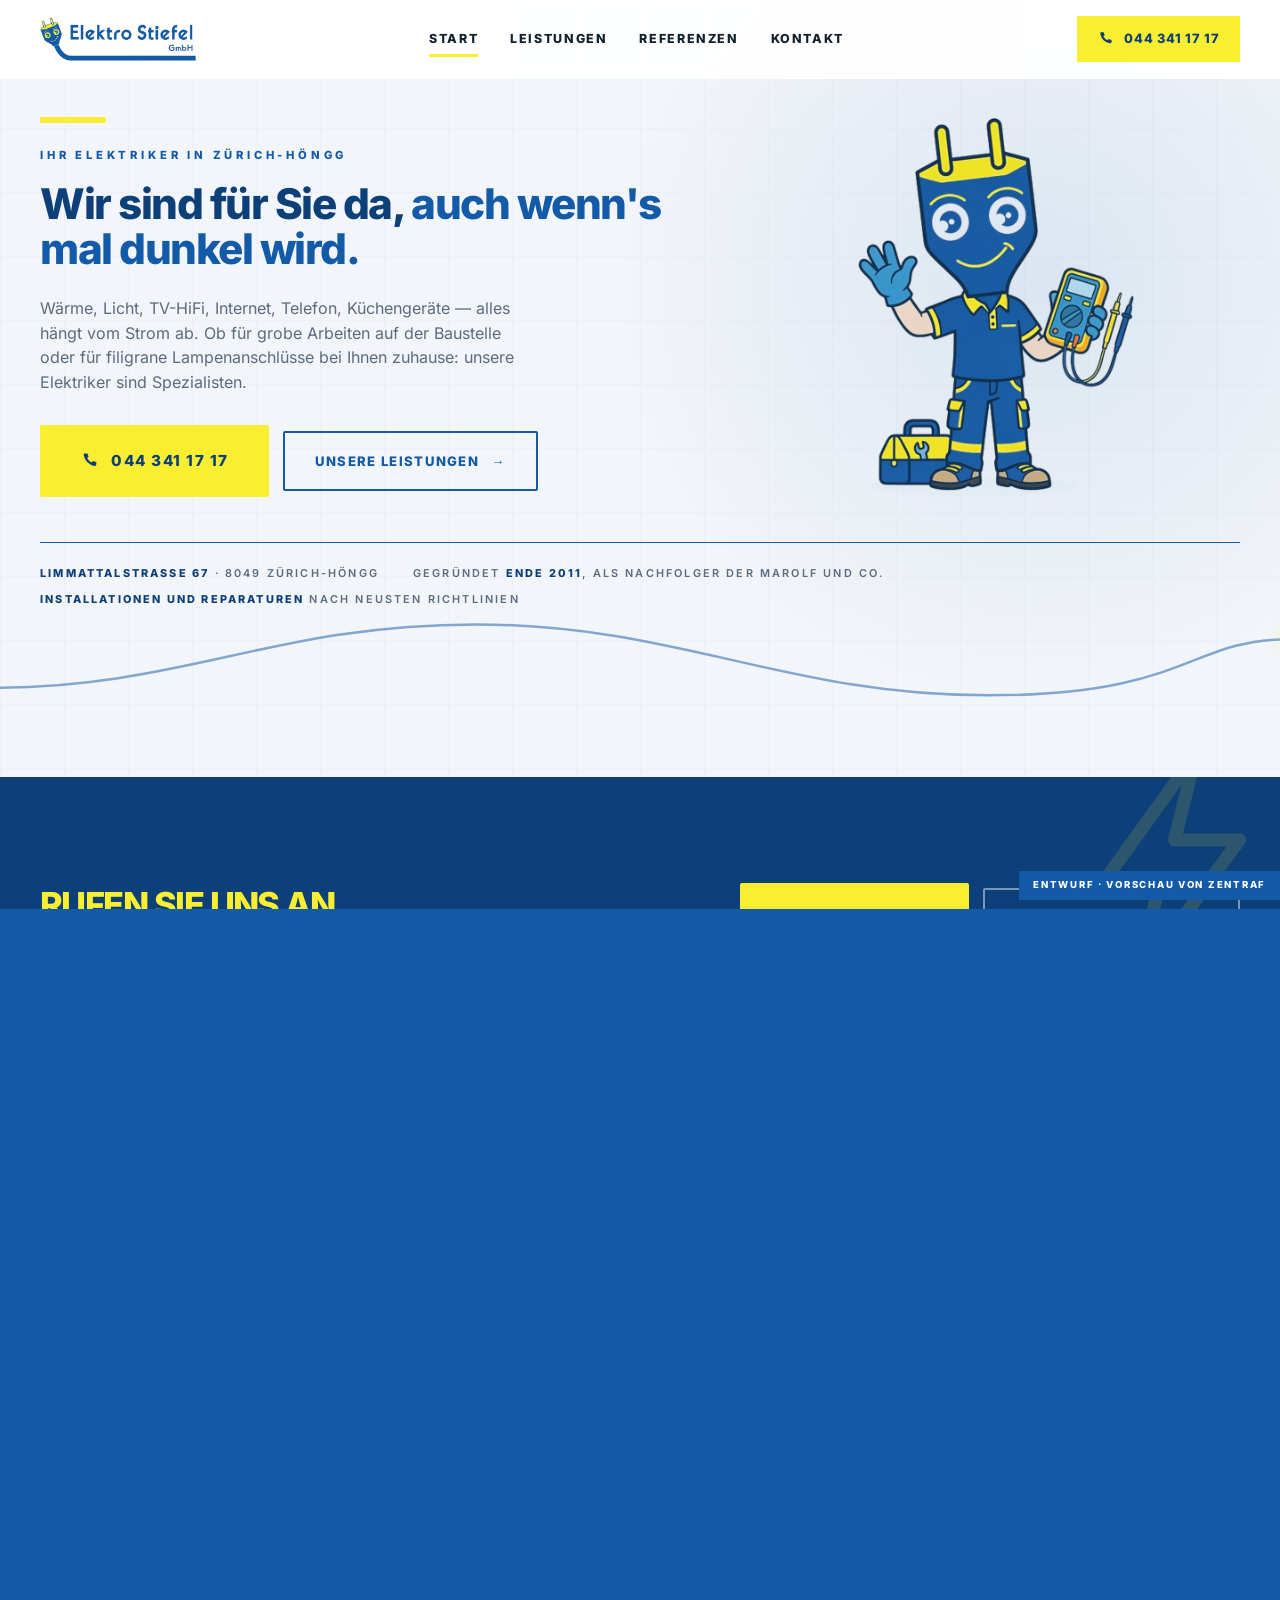
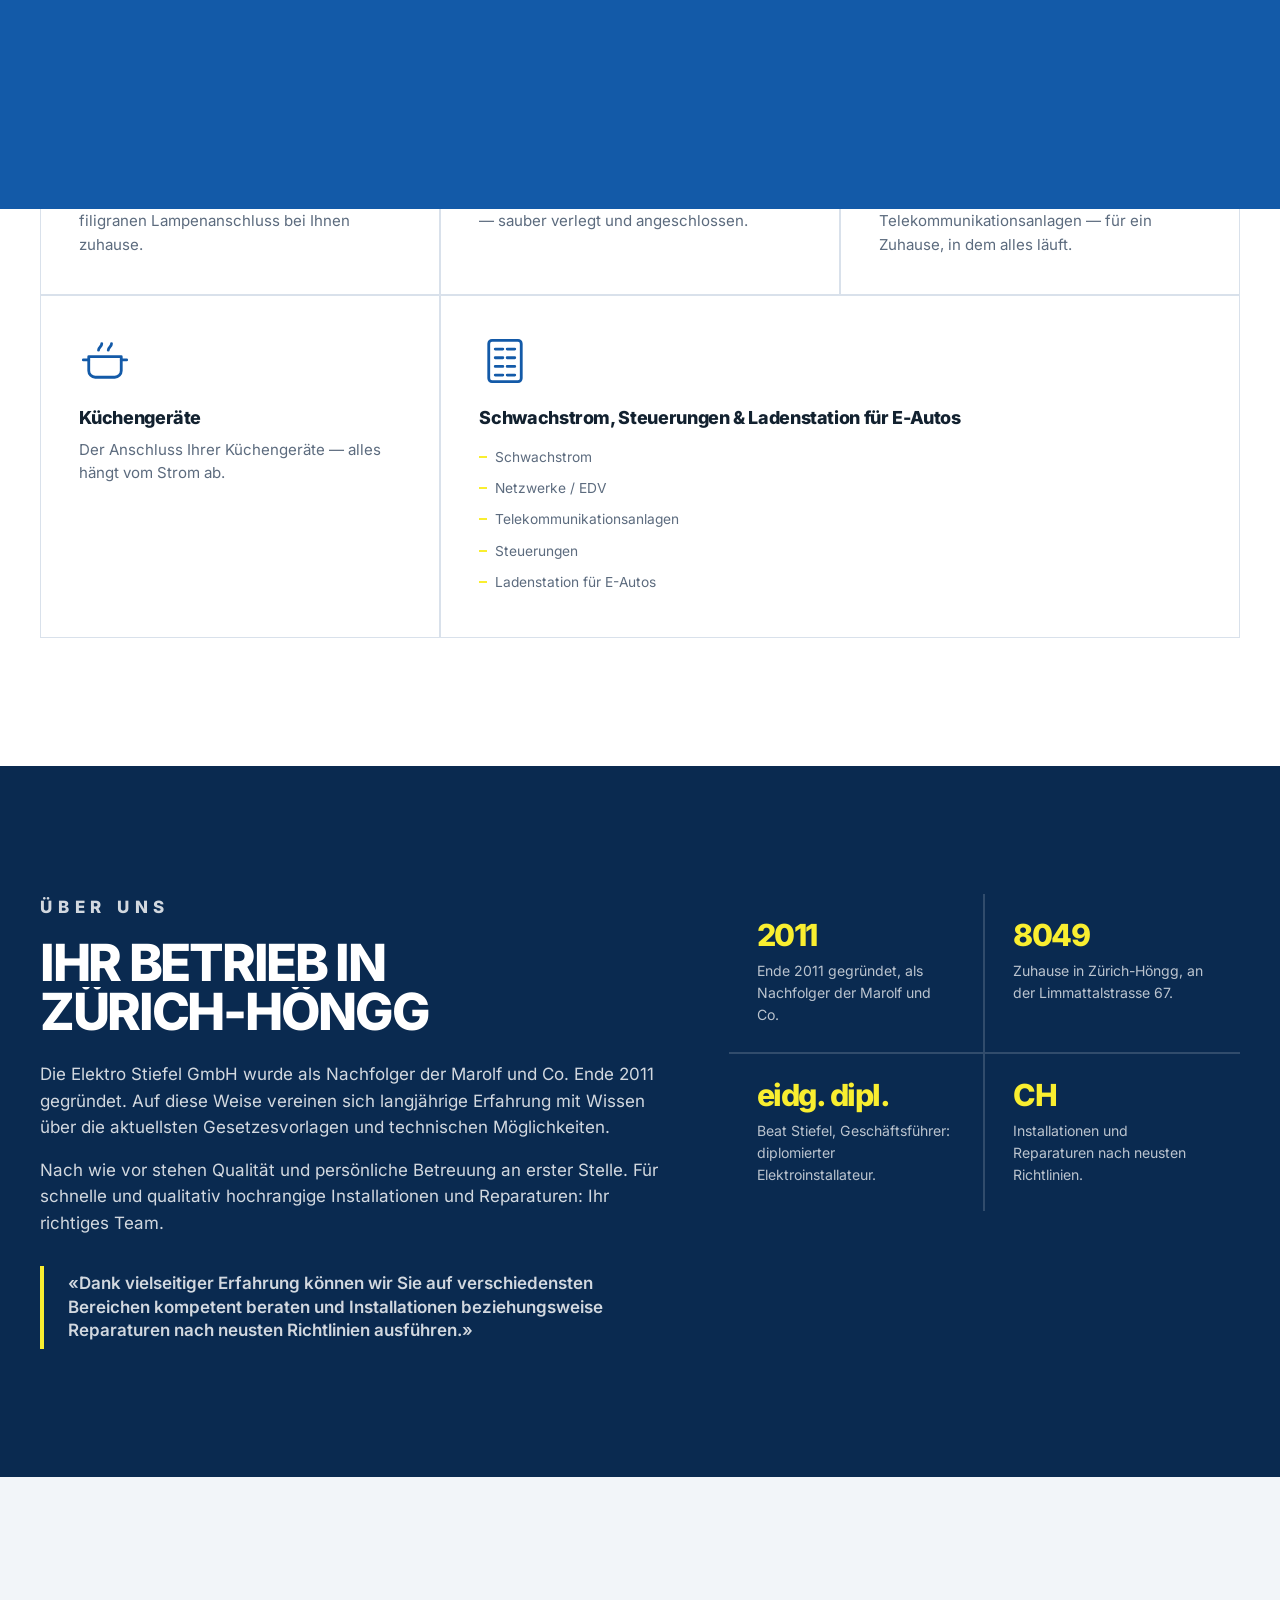
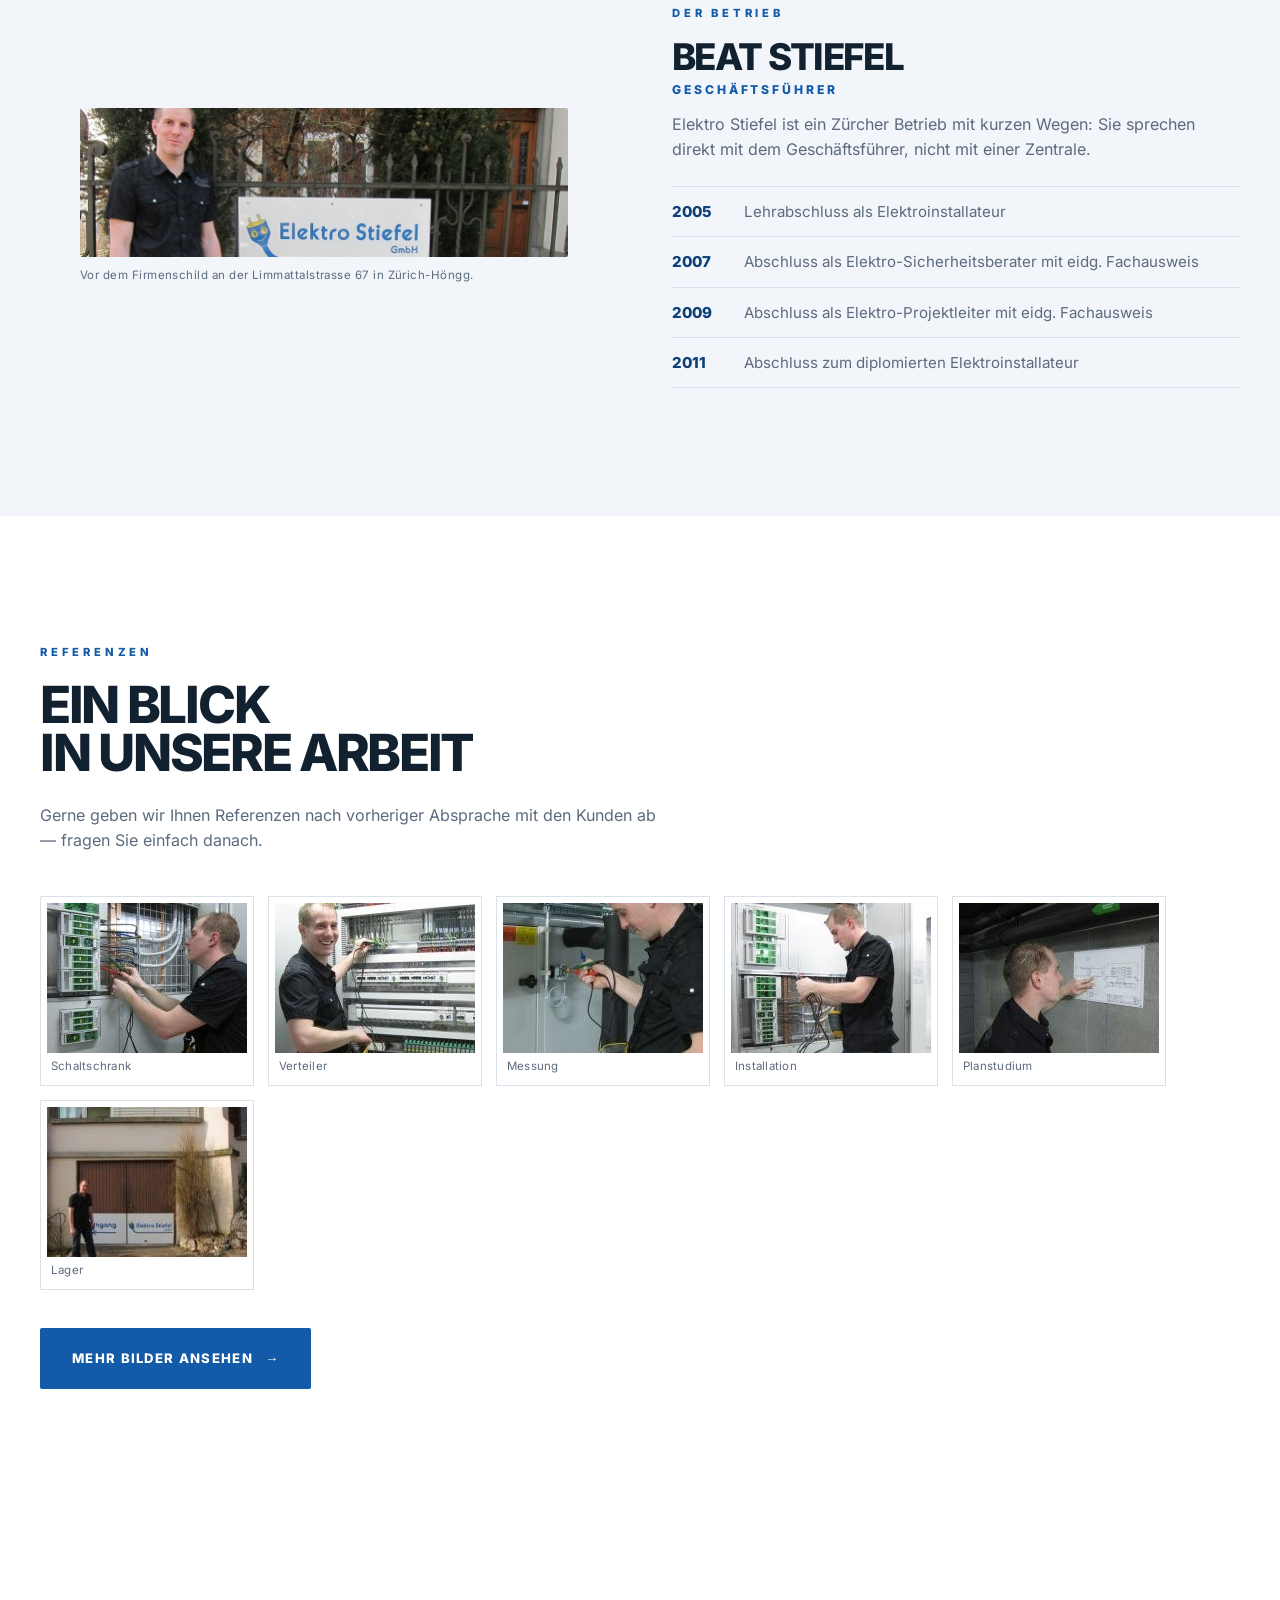
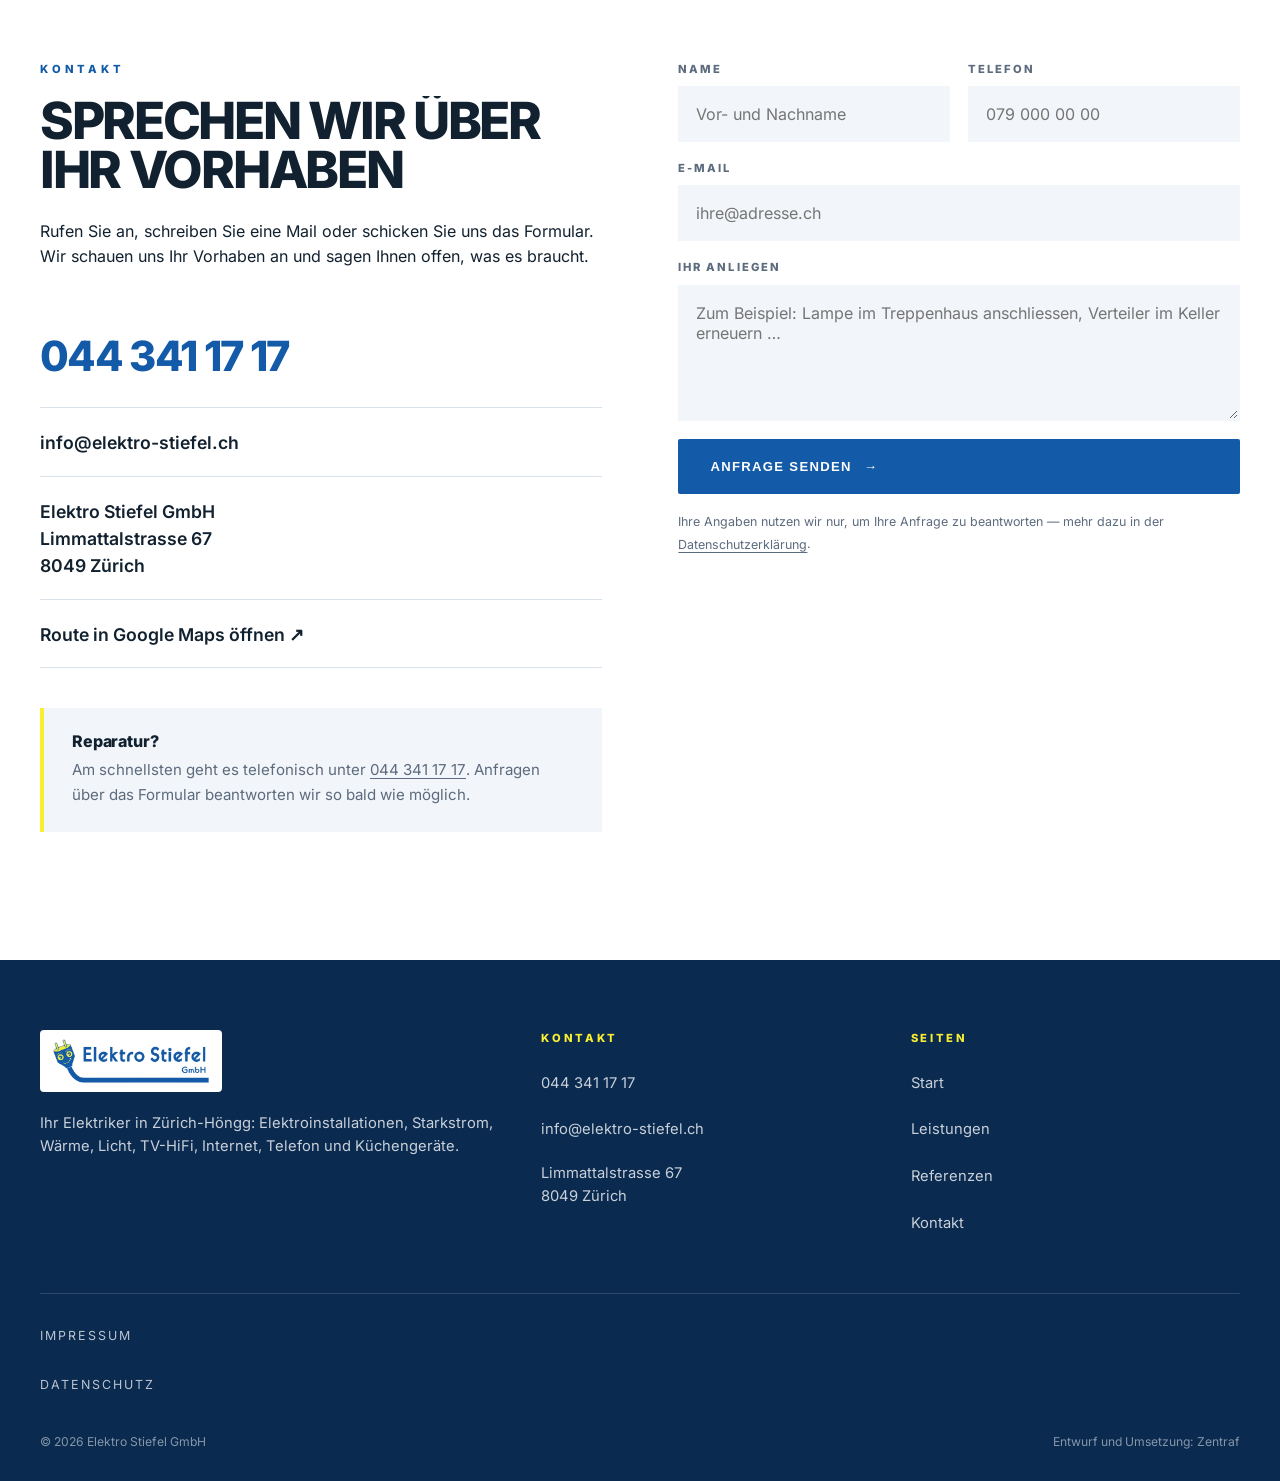
==== index.html @ d70c6a35 "Elektro Stiefel GmbH — Entwurf der neuen Website (Vorschau von Zentraf) Vier Seiten (Start, Leistung" ====
<!DOCTYPE html>
<html lang="de">
<head>
<meta charset="utf-8">
<meta name="viewport" content="width=device-width, initial-scale=1">
<title>Elektro Stiefel GmbH — Ihr Elektriker in Zürich-Höngg | Starkstrom, Licht, TV, Internet</title>
<meta name="description" content="Elektroinstallationen, Starkstrom, Wärme, Licht, TV-HiFi, Internet, Telefon und Küchengeräte in Zürich-Höngg. Elektroplanung, Umbauten, Neubauten und Reparaturen nach neusten Richtlinien. Tel. 044 341 17 17.">
<meta name="robots" content="noindex, nofollow">
<meta property="og:type" content="website">
<meta property="og:site_name" content="Elektro Stiefel GmbH">
<meta property="og:title" content="Elektro Stiefel GmbH — Wir sind für Sie da, auch wenn's mal dunkel wird.">
<meta property="og:description" content="Ihr Elektriker in Zürich-Höngg: Elektroplanung, Starkstrom, Licht, TV, Internet und Telefon. Installationen und Reparaturen nach neusten Richtlinien. Tel. 044 341 17 17.">
<meta property="og:image" content="https://zentraf-official.github.io/elektro-stiefel/assets/og-image.png">
<meta property="og:image:width" content="1200">
<meta property="og:image:height" content="630">
<meta name="theme-color" content="#135AA8">
<link rel="icon" href="assets/favicon.svg" type="image/svg+xml">
<link rel="icon" href="assets/favicon.png" sizes="512x512">
<link rel="apple-touch-icon" href="assets/favicon.png">
<link rel="preload" as="font" type="font/woff2" href="assets/fuentes/inter-800.woff2" crossorigin>
<link rel="preload" as="font" type="font/woff2" href="assets/fuentes/inter-400.woff2" crossorigin>
<link rel="stylesheet" href="styles.css">
<script>
  /* Alles, was animiert wird, startet nur, wenn JavaScript läuft: falls etwas schiefgeht,
     zeigt die Seite nach 3 Sekunden alles ohne Animation. Niemand sieht eine leere Seite. */
  document.documentElement.classList.add('js');
  try {
    if (sessionStorage.getItem('stiefel-transicion')) {
      document.documentElement.classList.add('viene-de-transicion');
      sessionStorage.removeItem('stiefel-transicion');
    }
  } catch (e) {}
  setTimeout(function () {
    if (!window.__stiefelListo) document.documentElement.classList.remove('js');
  }, 3000);
</script>
<script type="application/ld+json">
{
  "@context": "https://schema.org",
  "@type": "Electrician",
  "name": "Elektro Stiefel GmbH",
  "description": "Elektroinstallationen, Elektroplanung, Starkstrom, Schwachstrom, TV-Installationen, Netzwerke und Telekommunikationsanlagen in Zürich-Höngg.",
  "image": "https://zentraf-official.github.io/elektro-stiefel/assets/og-image.png",
  "telephone": "+41443411717",
  "faxNumber": "+41443421262",
  "email": "info@elektro-stiefel.ch",
  "address": {
    "@type": "PostalAddress",
    "streetAddress": "Limmattalstrasse 67",
    "postalCode": "8049",
    "addressLocality": "Zürich",
    "addressCountry": "CH"
  },
  "areaServed": { "@type": "City", "name": "Zürich" },
  "founder": { "@type": "Person", "name": "Beat Stiefel", "jobTitle": "Geschäftsführer" },
  "makesOffer": [
    { "@type": "Offer", "itemOffered": { "@type": "Service", "name": "Elektroplanung und Projektierung" } },
    { "@type": "Offer", "itemOffered": { "@type": "Service", "name": "Starkstrom: Umbauten, Neubauten, Reparaturen" } },
    { "@type": "Offer", "itemOffered": { "@type": "Service", "name": "Schwachstrom" } },
    { "@type": "Offer", "itemOffered": { "@type": "Service", "name": "TV-Installationen" } },
    { "@type": "Offer", "itemOffered": { "@type": "Service", "name": "Netzwerke und EDV" } },
    { "@type": "Offer", "itemOffered": { "@type": "Service", "name": "Telekommunikationsanlagen" } },
    { "@type": "Offer", "itemOffered": { "@type": "Service", "name": "Steuerungen" } },
    { "@type": "Offer", "itemOffered": { "@type": "Service", "name": "Ladenstation für E-Autos" } }
  ]
}
</script>
</head>
<body>

<!-- ══ LADEANIMATION: DIE KORRIENTE KOMMT AN (nur auf der ersten Seite des Besuchs) ══ -->
<div class="carga" id="carga" hidden>
  <div class="carga__cielo"></div>
  <div class="carga__caja">
    <div>
      <span class="placa placa--logo"><img src="assets/logo.png" alt="Elektro Stiefel GmbH" width="1000" height="282"></span>
      <p class="carga__lema">Wir sind für Sie da,<br><em>auch wenn's mal dunkel wird.</em></p>
      <div class="carga__linea"><i id="cargaBarra"></i></div>
      <div class="carga__num"><span id="cargaNum">0</span> %</div>
    </div>
    <div class="carga__personaje">
      <div class="carga__placa">
        <img src="assets/personaje.png" alt="" width="620" height="848">
      </div>
    </div>
  </div>
  <div class="carga__pista" aria-hidden="true">
    <svg id="cargaSvg" viewBox="0 0 1400 90" preserveAspectRatio="none">
      <path id="cargaCable" class="carga__cable" vector-effect="non-scaling-stroke"
            d="M-10 62 C 180 62, 240 14, 420 14 S 700 76, 880 76 S 1160 22, 1410 22"></path>
      <circle id="cargaPulso" class="carga__pulso" cx="0" cy="62" r="7"></circle>
    </svg>
  </div>
  <p class="carga__nota">Elektro Stiefel GmbH · Zürich-Höngg</p>
</div>

<!-- ══ VORHANG FÜR DEN SEITENWECHSEL ══ -->
<div class="velo" id="velo" aria-hidden="true"><span></span><span></span><span></span><span></span><span></span></div>

<div class="progreso" id="progreso"></div>
<div class="aviso">Entwurf · Vorschau von Zentraf</div>

<!-- ══ KOPFZEILE ══ -->
<header class="barra" id="barra">
  <a class="logo" href="index.html" aria-label="Elektro Stiefel GmbH — Startseite">
    <img src="assets/logo.png" alt="Elektro Stiefel GmbH" width="1000" height="282">
  </a>
  <nav class="barra__menu" id="menu">
    <a href="index.html" data-pagina="index">Start</a>
    <a href="leistungen.html" data-pagina="leistungen">Leistungen</a>
    <a href="referenzen.html" data-pagina="referenzen">Referenzen</a>
    <a href="kontakt.html" data-pagina="kontakt">Kontakt</a>
  </nav>
  <a class="barra__tel" href="tel:+41443411717">
    <svg viewBox="0 0 24 24" fill="currentColor" aria-hidden="true"><path d="M6.6 3h2.8l1.5 4.3-1.9 1.4a13.2 13.2 0 0 0 5.9 5.9l1.4-1.9L20.6 14v2.8a2 2 0 0 1-2.2 2A16.8 16.8 0 0 1 4.6 5.2 2 2 0 0 1 6.6 3Z"/></svg>
    <span class="telf">044 341 17 17</span>
  </a>
</header>

<main>

<!-- ══ HERO ══ -->
<section class="hero">
  <div class="hero__rejilla" aria-hidden="true"></div>
  <div class="hero__halo" aria-hidden="true"></div>
  <div class="wrap hero__dos">
    <div>
      <div class="hero__raya" aria-hidden="true"></div>
      <p class="kicker" data-anim="up">Ihr Elektriker in Zürich-Höngg</p>
      <h1 data-lineas>Wir sind für Sie da, <em>auch wenn's mal dunkel wird.</em></h1>
      <p class="hero__sub" data-anim="up">Wärme, Licht, TV-HiFi, Internet, Telefon, Küchengeräte — alles hängt
        vom Strom ab. Ob für grobe Arbeiten auf der Baustelle oder für filigrane Lampenanschlüsse bei Ihnen
        zuhause: unsere Elektriker sind Spezialisten.</p>
      <div class="hero__acciones" data-anim="up">
        <a class="btn btn--amarillo btn--grande" href="tel:+41443411717">
          <svg viewBox="0 0 24 24" fill="currentColor" aria-hidden="true"><path d="M6.6 3h2.8l1.5 4.3-1.9 1.4a13.2 13.2 0 0 0 5.9 5.9l1.4-1.9L20.6 14v2.8a2 2 0 0 1-2.2 2A16.8 16.8 0 0 1 4.6 5.2 2 2 0 0 1 6.6 3Z"/></svg>
          044 341 17 17
        </a>
        <a class="btn btn--borde" href="leistungen.html">Unsere Leistungen<i aria-hidden="true">→</i></a>
      </div>
    </div>
    <div class="hero__media" data-anim="up">
      <img src="assets/personaje.png" alt="Der Elektro-Stiefel-Charakter: ein blauer Schweizer Stecker mit Gesicht, der winkt und ein Multimeter hält" width="620" height="848">
    </div>
  </div>
  <div class="wrap">
    <div class="hero__datos" data-anim="up">
      <span><b>Limmattalstrasse 67</b> · 8049 Zürich-Höngg</span>
      <span>Gegründet <b>Ende 2011</b>, als Nachfolger der Marolf und Co.</span>
      <span><b>Installationen und Reparaturen</b> nach neusten Richtlinien</span>
    </div>
  </div>
  <div class="corriente" aria-hidden="true">
    <svg id="heroSvg" viewBox="0 0 1400 120" preserveAspectRatio="none">
      <path id="heroCable" class="corriente__cable" vector-effect="non-scaling-stroke"
            d="M-10 92 C 200 92, 300 24, 520 24 S 860 100, 1080 100 S 1300 40, 1410 40"></path>
      <circle id="heroPulso" class="corriente__pulso" cx="0" cy="92" r="6"></circle>
    </svg>
  </div>
</section>

<!-- ══ REPARATUREN: DAS, WAS MAN AM HÄUFIGSTEN BRAUCHT ══ -->
<section class="urgencia">
  <svg class="urgencia__rayo" viewBox="0 0 48 48" fill="none" stroke="#F9EE30" stroke-width="2.4" stroke-linejoin="round" aria-hidden="true">
    <path d="M27 3 9 28h11l-4 17 19-26H23z"/>
  </svg>
  <div class="wrap urgencia__dos">
    <div class="urgencia__texto">
      <p class="kicker kicker--claro" data-anim="up">Reparaturen und Störungen</p>
      <h2 data-lineas>Etwas funktioniert nicht? <em>Rufen Sie uns an.</em></h2>
      <p data-anim="up">Von der Steckdose bis zum Verteiler: Wir schauen es an und reparieren es — nach
        neusten Richtlinien. Für schnelle und qualitativ hochrangige Installationen und Reparaturen sind
        wir Ihr richtiges Team.</p>
    </div>
    <div class="urgencia__acciones" data-anim="up">
      <a class="btn btn--amarillo btn--grande" href="tel:+41443411717">
        <svg viewBox="0 0 24 24" fill="currentColor" aria-hidden="true"><path d="M6.6 3h2.8l1.5 4.3-1.9 1.4a13.2 13.2 0 0 0 5.9 5.9l1.4-1.9L20.6 14v2.8a2 2 0 0 1-2.2 2A16.8 16.8 0 0 1 4.6 5.2 2 2 0 0 1 6.6 3Z"/></svg>
        044 341 17 17
      </a>
      <a class="btn btn--borde" style="border-color:rgba(255,255,255,.45); color:#fff" href="kontakt.html">Schriftlich anfragen</a>
    </div>
    <p class="urgencia__nota">Telefon +41 44 341 17 17 · Fax +41 44 342 12 62 · info@elektro-stiefel.ch</p>
  </div>
</section>

<!-- ══ LEISTUNGEN ══ -->
<section class="servicios" id="leistungen">
  <div class="wrap">
    <div class="servicios__cab">
      <div>
        <p class="kicker" data-anim="up">Unser Angebot</p>
        <h2 class="h2" data-lineas>Was wir für Sie machen</h2>
      </div>
      <p data-anim="up">Dank vielseitiger Erfahrung können wir Sie auf verschiedensten Bereichen kompetent
        beraten und Installationen beziehungsweise Reparaturen nach neusten Richtlinien ausführen.</p>
    </div>

    <div class="rejilla-servicios">
      <article class="tarjeta" data-anim="up">
        <div class="tarjeta__icono" aria-hidden="true">
          <svg viewBox="0 0 48 48" fill="none" stroke="currentColor" stroke-width="2.6" stroke-linecap="round" stroke-linejoin="round">
            <path d="M11 5h19l7 7v31H11z"/><path d="M30 5v7h7"/><path d="M17 21h14M17 28h14M17 35h9"/>
          </svg>
        </div>
        <h3>Elektroplanung, Projektierung</h3>
        <p>Wir planen und projektieren Ihre Elektroinstallation — mit kompetenter Beratung von Anfang an.</p>
      </article>

      <article class="tarjeta" data-anim="up">
        <div class="tarjeta__icono" aria-hidden="true">
          <svg viewBox="0 0 48 48" fill="none" stroke="currentColor" stroke-width="2.6" stroke-linejoin="round">
            <path d="M27 3 9 28h11l-4 17 19-26H23z"/>
          </svg>
        </div>
        <h3>Starkstrom &amp; Elektroinstallationen</h3>
        <p>Umbauten, Neubauten und Reparaturen — ausgeführt nach neusten Richtlinien.</p>
      </article>

      <article class="tarjeta" data-anim="up">
        <div class="tarjeta__icono" aria-hidden="true">
          <svg viewBox="0 0 48 48" fill="none" stroke="currentColor" stroke-width="2.6" stroke-linecap="round">
            <path d="M16 41c0-6 4.5-6 4.5-11.5S16 24 16 18.5 20.5 12 20.5 6.5"/>
            <path d="M27 41c0-6 4.5-6 4.5-11.5S27 24 27 18.5 31.5 12 31.5 6.5"/>
            <path d="M37 30c0-3.5 2.6-3.5 2.6-6.8"/>
          </svg>
        </div>
        <h3>Wärme</h3>
        <p>Auch die Wärme hängt am Strom. Wir übernehmen die elektrische Installation dazu.</p>
      </article>

      <article class="tarjeta" data-anim="up">
        <div class="tarjeta__icono" aria-hidden="true">
          <svg viewBox="0 0 48 48" fill="none" stroke="currentColor" stroke-width="2.6" stroke-linecap="round" stroke-linejoin="round">
            <path d="M24 5a12.5 12.5 0 0 0-7.3 22.6V33h14.6v-5.4A12.5 12.5 0 0 0 24 5z"/>
            <path d="M18.4 38h11.2M20.6 43h6.8"/>
          </svg>
        </div>
        <h3>Licht</h3>
        <p>Vom groben Baustellenscheinwerfer bis zum filigranen Lampenanschluss bei Ihnen zuhause.</p>
      </article>

      <article class="tarjeta" data-anim="up">
        <div class="tarjeta__icono" aria-hidden="true">
          <svg viewBox="0 0 48 48" fill="none" stroke="currentColor" stroke-width="2.6" stroke-linecap="round" stroke-linejoin="round">
            <rect x="5" y="9" width="38" height="26" rx="3"/><path d="M18 42h12M24 35v7"/>
          </svg>
        </div>
        <h3>TV &amp; HiFi</h3>
        <p>TV-Installationen und die Verkabelung dazu — sauber verlegt und angeschlossen.</p>
      </article>

      <article class="tarjeta" data-anim="up">
        <div class="tarjeta__icono" aria-hidden="true">
          <svg viewBox="0 0 48 48" fill="none" stroke="currentColor" stroke-width="2.6" stroke-linecap="round">
            <path d="M6 19a26 26 0 0 1 36 0"/><path d="M13 27a16 16 0 0 1 22 0"/><path d="M20 35a6.6 6.6 0 0 1 8 0"/>
            <circle cx="24" cy="42" r="2.4" fill="currentColor" stroke="none"/>
          </svg>
        </div>
        <h3>Internet &amp; Telefon</h3>
        <p>Netzwerke, EDV und Telekommunikationsanlagen — für ein Zuhause, in dem alles läuft.</p>
      </article>

      <article class="tarjeta" data-anim="up">
        <div class="tarjeta__icono" aria-hidden="true">
          <svg viewBox="0 0 48 48" fill="none" stroke="currentColor" stroke-width="2.6" stroke-linecap="round" stroke-linejoin="round">
            <path d="M9 20h30v13a6 6 0 0 1-6 6H15a6 6 0 0 1-6-6z"/><path d="M4 23h5M39 23h5"/>
            <path d="M18 14c0-3 3-3 3-6M27 14c0-3 3-3 3-6"/>
          </svg>
        </div>
        <h3>Küchengeräte</h3>
        <p>Der Anschluss Ihrer Küchengeräte — alles hängt vom Strom ab.</p>
      </article>

      <article class="tarjeta tarjeta--ancha" data-anim="up">
        <div class="tarjeta__icono" aria-hidden="true">
          <svg viewBox="0 0 48 48" fill="none" stroke="currentColor" stroke-width="2.6" stroke-linecap="round" stroke-linejoin="round">
            <rect x="9" y="5" width="30" height="38" rx="3"/>
            <path d="M15 13h7M26 13h7M15 21h7M26 21h7M15 29h7M26 29h7M15 37h7M26 37h7"/>
          </svg>
        </div>
        <h3>Schwachstrom, Steuerungen &amp; Ladenstation für E-Autos</h3>
        <ul class="tarjeta__lista">
          <li>Schwachstrom</li>
          <li>Netzwerke / EDV</li>
          <li>Telekommunikationsanlagen</li>
          <li>Steuerungen</li>
          <li>Ladenstation für E-Autos</li>
        </ul>
      </article>
    </div>
  </div>
</section>

<!-- ══ VERTRAUEN ══ -->
<section class="vertrauen" id="ueber-uns">
  <div class="wrap vertrauen__dos">
    <div class="vertrauen__texto">
      <p class="kicker kicker--claro" data-anim="up">Über uns</p>
      <h2 class="h2" data-lineas>Ihr Betrieb in Zürich-Höngg</h2>
      <p data-anim="up">Die Elektro Stiefel GmbH wurde als Nachfolger der Marolf und Co. Ende 2011 gegründet.
        Auf diese Weise vereinen sich langjährige Erfahrung mit Wissen über die aktuellsten Gesetzesvorlagen
        und technischen Möglichkeiten.</p>
      <p data-anim="up">Nach wie vor stehen Qualität und persönliche Betreuung an erster Stelle. Für schnelle
        und qualitativ hochrangige Installationen und Reparaturen: Ihr richtiges Team.</p>
      <p class="vertrauen__cita" data-anim="up">«Dank vielseitiger Erfahrung können wir Sie auf verschiedensten
        Bereichen kompetent beraten und Installationen beziehungsweise Reparaturen nach neusten Richtlinien
        ausführen.»</p>
    </div>
    <div class="pilares">
      <div class="pilar" data-anim="up"><b>2011</b><span>Ende 2011 gegründet, als Nachfolger der Marolf und Co.</span></div>
      <div class="pilar" data-anim="up"><b>8049</b><span>Zuhause in Zürich-Höngg, an der Limmattalstrasse 67.</span></div>
      <div class="pilar" data-anim="up"><b>eidg. dipl.</b><span>Beat Stiefel, Geschäftsführer: diplomierter Elektroinstallateur.</span></div>
      <div class="pilar" data-anim="up"><b>CH</b><span>Installationen und Reparaturen nach neusten Richtlinien.</span></div>
    </div>
  </div>
</section>

<!-- ══ DER BETRIEB ══ -->
<section class="jefe">
  <div class="wrap jefe__dos">
    <figure class="jefe__banda" data-anim="up">
      <img src="assets/fotos/team-band-980.jpg" alt="Beat Stiefel von Elektro Stiefel GmbH vor dem Firmenschild am Eingang in Zürich-Höngg" width="980" height="300">
      <figcaption>Vor dem Firmenschild an der Limmattalstrasse 67 in Zürich-Höngg.</figcaption>
    </figure>
    <div data-anim="up">
      <p class="kicker">Der Betrieb</p>
      <h3 data-lineas>Beat Stiefel</h3>
      <p class="jefe__puesto">Geschäftsführer</p>
      <p style="color:var(--gris)">Elektro Stiefel ist ein Zürcher Betrieb mit kurzen Wegen: Sie sprechen direkt
        mit dem Geschäftsführer, nicht mit einer Zentrale.</p>
      <ul class="jefe__cv">
        <li><b>2005</b><span>Lehrabschluss als Elektroinstallateur</span></li>
        <li><b>2007</b><span>Abschluss als Elektro-Sicherheitsberater mit eidg. Fachausweis</span></li>
        <li><b>2009</b><span>Abschluss als Elektro-Projektleiter mit eidg. Fachausweis</span></li>
        <li><b>2011</b><span>Abschluss zum diplomierten Elektroinstallateur</span></li>
      </ul>
    </div>
  </div>
</section>

<!-- ══ REFERENZEN ══ -->
<section class="referencias">
  <div class="wrap">
    <p class="kicker" data-anim="up">Referenzen</p>
    <h2 class="h2" data-lineas>Ein Blick<br>in unsere Arbeit</h2>
    <p class="referencias__nota" data-anim="up">Gerne geben wir Ihnen Referenzen nach vorheriger Absprache mit
      den Kunden ab — fragen Sie einfach danach.</p>
    <ul class="tira-fotos">
      <li data-anim="up"><button class="foto-mini" data-src="assets/fotos/schaltschrank-200.jpg" data-cap="Verdrahtung im Schaltschrank">
        <img src="assets/fotos/schaltschrank-200.jpg" alt="Elektriker verdrahtet einen Schaltschrank" width="200" height="150" loading="lazy"><span>Schaltschrank</span></button></li>
      <li data-anim="up"><button class="foto-mini" data-src="assets/fotos/verteiler-200.jpg" data-cap="Arbeit am Verteiler">
        <img src="assets/fotos/verteiler-200.jpg" alt="Elektriker bei der Arbeit am Verteiler" width="200" height="150" loading="lazy"><span>Verteiler</span></button></li>
      <li data-anim="up"><button class="foto-mini" data-src="assets/fotos/messung-200.jpg" data-cap="Messung mit dem Multimeter">
        <img src="assets/fotos/messung-200.jpg" alt="Messung an einer Installation mit dem Multimeter" width="200" height="150" loading="lazy"><span>Messung</span></button></li>
      <li data-anim="up"><button class="foto-mini" data-src="assets/fotos/installation-200.jpg" data-cap="Installation im Sicherungskasten">
        <img src="assets/fotos/installation-200.jpg" alt="Installation im Sicherungskasten" width="200" height="150" loading="lazy"><span>Installation</span></button></li>
      <li data-anim="up"><button class="foto-mini" data-src="assets/fotos/plan-200.jpg" data-cap="Planstudium auf der Baustelle">
        <img src="assets/fotos/plan-200.jpg" alt="Elektriker studiert einen Plan auf der Baustelle" width="200" height="150" loading="lazy"><span>Planstudium</span></button></li>
      <li data-anim="up"><button class="foto-mini" data-src="assets/fotos/lager-200.jpg" data-cap="Lager mit Kabelrollen und Werkzeug">
        <img src="assets/fotos/lager-200.jpg" alt="Lager mit Kabelrollen und Werkzeug" width="200" height="150" loading="lazy"><span>Lager</span></button></li>
    </ul>
    <p class="proyectos__mas" style="margin-top:38px" data-anim="up"><a class="btn btn--azul" href="referenzen.html">Mehr Bilder ansehen<i aria-hidden="true">→</i></a></p>
  </div>
</section>

<!-- ══ KONTAKT ══ -->
<section class="contacto" id="kontakt">
  <div class="wrap contacto__rejilla">
    <div>
      <p class="kicker" data-anim="up">Kontakt</p>
      <h2 class="h2" data-lineas>Sprechen wir über Ihr Vorhaben</h2>
      <p data-anim="up">Rufen Sie an, schreiben Sie eine Mail oder schicken Sie uns das Formular. Wir schauen
        uns Ihr Vorhaben an und sagen Ihnen offen, was es braucht.</p>
      <div class="contacto__datos" data-anim="up">
        <a href="tel:+41443411717">044 341 17 17</a>
        <a href="mailto:info@elektro-stiefel.ch">info@elektro-stiefel.ch</a>
        <address>Elektro Stiefel GmbH<br>Limmattalstrasse 67<br>8049 Zürich</address>
        <a href="https://www.google.com/maps/search/?api=1&amp;query=Limmattalstrasse+67%2C+8049+Z%C3%BCrich" target="_blank" rel="noopener">Route in Google Maps öffnen ↗</a>
      </div>
      <div class="contacto__nota" data-anim="up">
        <h4>Reparatur?</h4>
        <p>Am schnellsten geht es telefonisch unter <a href="tel:+41443411717">044 341 17 17</a>. Anfragen über
          das Formular beantworten wir so bald wie möglich.</p>
      </div>
    </div>
    <form class="form" id="form" novalidate>
      <div class="fila">
        <label>Name<input type="text" name="nombre" required autocomplete="name" placeholder="Vor- und Nachname"></label>
        <label>Telefon<input type="tel" name="telefono" autocomplete="tel" placeholder="079 000 00 00"></label>
      </div>
      <label>E-Mail<input type="email" name="email" required autocomplete="email" placeholder="ihre@adresse.ch"></label>
      <label>Ihr Anliegen<textarea name="mensaje" rows="5" required placeholder="Zum Beispiel: Lampe im Treppenhaus anschliessen, Verteiler im Keller erneuern …"></textarea></label>
      <input class="hp" type="text" name="_trampa" tabindex="-1" autocomplete="off" aria-hidden="true">
      <button class="btn btn--azul" type="submit">Anfrage senden<i aria-hidden="true">→</i></button>
      <p class="form__nota">Ihre Angaben nutzen wir nur, um Ihre Anfrage zu beantworten — mehr dazu in der
        <a href="kontakt.html#datenschutz">Datenschutzerklärung</a>.</p>
      <p class="form__ok" id="formOk" hidden>Danke! Ihre Anfrage ist bei uns eingegangen — wir melden uns so
        bald wie möglich.</p>
    </form>
  </div>
</section>

</main>

<!-- ══ FUSSZEILE ══ -->
<footer class="pie">
  <div class="wrap">
    <div class="pie__top">
      <div>
        <span class="placa placa--logo pie__logo"><img src="assets/logo.png" alt="Elektro Stiefel GmbH" width="1000" height="282"></span>
        <p>Ihr Elektriker in Zürich-Höngg: Elektroinstallationen, Starkstrom, Wärme, Licht, TV-HiFi, Internet,
          Telefon und Küchengeräte.</p>
      </div>
      <div>
        <h5>Kontakt</h5>
        <div class="pie__lista">
          <a href="tel:+41443411717">044 341 17 17</a>
          <a href="mailto:info@elektro-stiefel.ch">info@elektro-stiefel.ch</a>
          <p class="pie__dir">Limmattalstrasse 67<br>8049 Zürich</p>
        </div>
      </div>
      <div>
        <h5>Seiten</h5>
        <div class="pie__lista">
          <a href="index.html">Start</a>
          <a href="leistungen.html">Leistungen</a>
          <a href="referenzen.html">Referenzen</a>
          <a href="kontakt.html">Kontakt</a>
        </div>
      </div>
    </div>
    <div class="pie__legal">
      <details>
        <summary>Impressum</summary>
        <div class="legal">
          <p>Elektro Stiefel GmbH · Limmattalstrasse 67 · 8049 Zürich · Schweiz<br>
             Telefon 044 341 17 17 · Fax 044 342 12 62 · info@elektro-stiefel.ch<br>
             UID: CHE-338.002.150</p>
          <p>Vertretungsberechtigt: Beat Stiefel, Geschäftsführer.<br>
             Handelsregister- und MWST-Nummer ergänzen wir gerne auf Angabe des Kunden.</p>
          <p>Illustration des Maskottchens: auf Basis des Kundenlogos erstellt.</p>
        </div>
      </details>
      <details id="datenschutz">
        <summary>Datenschutz</summary>
        <div class="legal">
          <p>Wir erheben nur die Daten, die Sie uns über das Kontaktformular, per E-Mail oder telefonisch
             mitteilen (Name, Kontaktdaten, Beschreibung Ihres Anliegens). Diese Angaben verwenden wir
             ausschliesslich zur Bearbeitung Ihrer Anfrage und geben sie nicht an Dritte weiter.</p>
          <p>Diese Website setzt keine Cookies zu Werbezwecken und benutzt keine Analyse- oder
             Tracking-Dienste. Sie können jederzeit Auskunft über Ihre gespeicherten Daten oder deren
             Löschung verlangen: info@elektro-stiefel.ch.</p>
        </div>
      </details>
      <div class="pie__credito">
        <span>© <span id="anio">2026</span> Elektro Stiefel GmbH</span>
        <span>Entwurf und Umsetzung: Zentraf</span>
      </div>
    </div>
  </div>
</footer>

<!-- ══ BILDANSICHT ══ -->
<div class="luz" id="luz" hidden role="dialog" aria-modal="true" aria-label="Bildansicht">
  <button id="luzCerrar" aria-label="Schliessen">✕</button>
  <img id="luzImg" src="" alt="">
  <p id="luzCap"></p>
</div>

<script src="app.js"></script>
</body>
</html>
---- styles.css ----
/* ═══════════════════════════════════════════════════════════════════════
   TIPOGRAFÍA — Inter, servida desde esta misma web (no desde un CDN ajeno):
   así carga rápido, no depende de nadie y no avisa a terceros de quién
   visita la página. Licencia SIL Open Font, se puede usar en trabajos de
   cliente (el texto de la licencia está en assets/fuentes/LICENCIA-Inter.txt).
   ═══════════════════════════════════════════════════════════════════════ */
@font-face{font-family:'Inter'; font-style:normal; font-weight:400; font-display:swap;
  src:url('assets/fuentes/inter-400.woff2') format('woff2')}
@font-face{font-family:'Inter'; font-style:normal; font-weight:600; font-display:swap;
  src:url('assets/fuentes/inter-600.woff2') format('woff2')}
@font-face{font-family:'Inter'; font-style:normal; font-weight:800; font-display:swap;
  src:url('assets/fuentes/inter-800.woff2') format('woff2')}

/* ═══════════════════════════════════════════════════════════════════════
   ELEKTRO STIEFEL GMBH — la marca del cliente, no la nuestra.
   Azul #135AA8 y amarillo #F9EE30, medidos píxel a píxel de su logo.
   Estructura de ELECTRICISTA: urgencia y confianza primero — teléfono
   grande y a la vista en todo momento, y el personaje (su enchufe con
   cara) como anfitrión. Nada de la paleta de Zentraf.
   ═══════════════════════════════════════════════════════════════════════ */
:root{
  --azul:#135AA8; --azul-osc:#0D3F78; --noche:#0A2A50; --azul-claro:#3E82C9;
  --amarillo:#F9EE30; --amarillo-osc:#E3D514;
  --tinta:#12212F; --gris:#5C6B7E; --linea:#D9E1EB;
  --blanco:#ffffff; --hueso:#F2F5F9; --hueso-2:#E8EEF6;
  --wrap:1300px; --ease:cubic-bezier(.19,1,.22,1);
  --f:'Inter',-apple-system,BlinkMacSystemFont,'Helvetica Neue',Arial,sans-serif;
}
*,*::before,*::after{box-sizing:border-box}
body{margin:0; background:var(--blanco); color:var(--tinta); font-family:var(--f);
  font-weight:400; line-height:1.55; -webkit-font-smoothing:antialiased; overflow-x:hidden}
img,video,svg{max-width:100%; display:block}
a{color:inherit; text-decoration:none}
h1,h2,h3,h4{margin:0; font-weight:800; letter-spacing:-.045em; line-height:.95; text-transform:uppercase}
p{margin:0 0 1em}
.wrap{width:100%; max-width:var(--wrap); margin:0 auto; padding:0 40px}
.muted{color:var(--gris)}
.kicker{font-size:.7rem; letter-spacing:.34em; text-transform:uppercase; color:var(--azul); font-weight:700; margin:0 0 18px}
.kicker--claro{color:var(--amarillo)}
.h2{font-size:clamp(1.8rem,4vw,3.4rem); margin-bottom:26px}
.h2--pequeno{font-size:clamp(1.6rem,3.4vw,2.6rem)}
section{position:relative}
::selection{background:var(--azul); color:#fff}

/* ═══════════════════════════════════════════════════════════════════════
   ESTADOS DE MOVIMIENTO — todo colgado de `html.js`.
   Si el JavaScript falla, `js` se quita a los 3 segundos y estas reglas
   dejan de aplicarse: la web se ve ENTERA, sin animaciones y sin nada
   escondido. Es la red de seguridad de la casa.
   (Aprendido en la web de LERI: sin el bloque `.dentro` los elementos se
   quedan en opacidad 0 para siempre — pasó en el primer intento de esta.)
   ═══════════════════════════════════════════════════════════════════════ */
html.js [data-anim]{opacity:0; transition:opacity .95s var(--ease),transform .95s var(--ease)}
html.js [data-anim="up"]{transform:translateY(38px)}
html.js [data-anim].dentro{opacity:1; transform:none}
html.js .linea-mask{display:block; overflow:hidden}
html.js .linea-mask > span{display:block; transform:translateY(110%);
  transition:transform 1.05s var(--ease)}
html.js .linea-mask.dentro > span{transform:none}
/* al llegar desde otra página, el velo ya está cerrado */
html.viene-de-transicion .velo span{transform:translateY(0)}

/* ══ LOGOTIPO ═══════════════════════════════════════════════════════
   Sobre fondo oscuro el logo va SIEMPRE en placa blanca: su texto es azul
   y su cara tiene detalles blancos y amarillos. Nunca se recolorea.       */
.logo{display:inline-flex; align-items:center}
.logo img{height:44px; width:auto}
.placa{background:var(--blanco); padding:10px 14px; border-radius:4px; display:inline-flex; align-items:center}
.placa--logo img{height:44px; width:auto}
.placa--logo{padding:9px 13px}

/* ══ CARGA: LA CORRIENTE LLEGA (solo en la primera página del recorrido) ══ */
.carga{position:fixed; inset:0; z-index:200; background:var(--noche);
  display:flex; align-items:center; justify-content:center; overflow:hidden}
/* ⚠️ IMPRESCINDIBLE: el HTML lleva `hidden`, pero `.carga{display:flex}` gana al
   estilo del navegador y la capa se quedaría ENCIMA DE TODO para siempre si el
   JavaScript no llega a arrancar. Comprobado con el navegador: sin esta línea,
   la web entera quedaba tapada por el azul de la carga. Es el modo seguro. */
.carga[hidden]{display:none}
.carga__cielo{position:absolute; inset:0;
  background:radial-gradient(120% 90% at 78% 30%, rgba(19,90,168,.85) 0%, rgba(10,42,80,0) 62%)}
.carga__caja{position:relative; z-index:3; width:100%; max-width:var(--wrap); margin:0 auto;
  padding:0 40px; display:grid; grid-template-columns:1.15fr .85fr; gap:40px; align-items:center}
.carga__lema{color:#fff; font-size:clamp(1.4rem,3.2vw,2.6rem); font-weight:800; letter-spacing:-.04em;
  text-transform:uppercase; line-height:1.02; margin:26px 0 0}
.carga__lema em{font-style:normal; color:var(--amarillo)}
.carga__linea{width:min(420px,72vw); height:3px; background:rgba(255,255,255,.18); margin:30px 0 12px; overflow:hidden}
.carga__linea i{display:block; height:100%; width:0%; background:var(--amarillo)}
.carga__num{color:rgba(255,255,255,.75); font-size:.72rem; letter-spacing:.3em}
.carga__personaje{position:relative; display:flex; justify-content:center}
.carga__placa{background:var(--blanco); border-radius:8px; padding:18px 18px 0;
  box-shadow:0 40px 90px rgba(0,0,0,.42)}
.carga__placa img{height:clamp(200px,30vh,330px); width:auto; margin:0 auto -6px}
/* el cable: se dibuja de izquierda a derecha y el pulso amarillo lo recorre */
.carga__pista{position:absolute; left:0; right:0; bottom:clamp(60px,12vh,130px); height:70px; z-index:2}
.carga__pista svg{width:100%; height:70px; overflow:visible}
.carga__cable{fill:none; stroke:rgba(255,255,255,.30); stroke-width:3; stroke-linecap:round}
html.js .carga__cable{stroke-dasharray:var(--largo,3000); stroke-dashoffset:var(--largo,3000);
  animation:cableDibuja 1.05s cubic-bezier(.5,.05,.3,1) .12s forwards}
@keyframes cableDibuja{to{stroke-dashoffset:0}}
.carga__pulso{fill:var(--amarillo); filter:drop-shadow(0 0 10px rgba(249,238,48,.95))}
html.js .carga__placa{opacity:0; animation:enchufa .8s var(--ease) .28s forwards}
@keyframes enchufa{from{opacity:0; transform:translateY(28px) scale(.94)} to{opacity:1; transform:none}}
.carga__nota{position:absolute; left:0; right:0; bottom:26px; z-index:3; text-align:center;
  color:rgba(255,255,255,.42); font-size:.62rem; letter-spacing:.26em; text-transform:uppercase}

/* velo de transición entre páginas */
.velo{position:fixed; inset:0; z-index:190; pointer-events:none; display:flex}
.velo span{flex:1; background:var(--azul); transform:translateY(101%)}
.velo.activo{pointer-events:all}

/* ══ barra de progreso y cartel de borrador ═════════════════════════ */
.progreso{position:fixed; top:0; left:0; height:3px; width:0; background:var(--amarillo); z-index:80}
.aviso{position:fixed; right:0; bottom:0; z-index:70; background:var(--azul); color:#fff;
  font-size:.6rem; letter-spacing:.18em; text-transform:uppercase; padding:7px 14px; font-weight:700}

/* ══ BARRA DE NAVEGACIÓN ════════════════════════════════════════════ */
.barra{position:fixed; top:0; left:0; right:0; z-index:90; display:flex; align-items:center;
  justify-content:space-between; gap:24px; padding:16px 40px; background:rgba(255,255,255,.96);
  border-bottom:1px solid transparent; transition:padding .5s var(--ease),border-color .4s,box-shadow .4s}
.barra--solida{border-color:var(--linea); box-shadow:0 8px 26px rgba(18,33,47,.07); padding:10px 40px}
.barra__menu{display:flex; gap:32px; font-size:.78rem; font-weight:700; letter-spacing:.13em; text-transform:uppercase}
.barra__menu a{position:relative; padding:8px 0}
.barra__menu a::after{content:''; position:absolute; left:0; bottom:0; height:3px; width:0;
  background:var(--amarillo); transition:width .4s var(--ease)}
.barra__menu a:hover::after,.barra__menu a.activo::after{width:100%}
.barra__tel{display:inline-flex; align-items:center; gap:10px; background:var(--amarillo); color:var(--azul-osc);
  padding:13px 20px; font-size:.8rem; font-weight:800; letter-spacing:.06em;
  transition:background .3s,transform .3s var(--ease)}
.barra__tel:hover{background:var(--amarillo-osc); transform:translateY(-2px)}
.barra__tel svg{width:17px; height:17px; flex:none}
@media (max-width:960px){.barra__menu{display:none} .barra{padding:12px 20px} .barra--solida{padding:9px 20px}}
/* En un móvil el número NO se esconde: un electricista vive de que le llamen.
   Se aprieta el espacio (logo más pequeño, menos relleno) pero el número se lee. */
@media (max-width:520px){
  .logo img{height:32px}
  .barra{padding:10px 14px; gap:10px}
  .barra--solida{padding:8px 14px}
  .barra__tel{padding:10px 11px; font-size:.7rem; letter-spacing:.02em; gap:6px}
  .barra__tel svg{width:15px; height:15px}
}

/* ══ HERO ═══════════════════════════════════════════════════════════
   Fondo claro a propósito: su personaje es azul con detalles blancos y
   amarillos — sobre azul desaparecería (comprobado en la captura).       */
.hero{position:relative; overflow:hidden; background:var(--hueso);
  padding:clamp(104px,13vh,146px) 0 clamp(46px,7vh,84px)}
.hero__rejilla{position:absolute; inset:0; opacity:.5;
  background-image:linear-gradient(var(--hueso-2) 1px,transparent 1px),
                   linear-gradient(90deg,var(--hueso-2) 1px,transparent 1px);
  background-size:64px 64px}
.hero__halo{position:absolute; right:-14%; top:-18%; width:66%; aspect-ratio:1; border-radius:50%;
  background:radial-gradient(closest-side,rgba(19,90,168,.10),rgba(19,90,168,0))}
.hero__dos{position:relative; z-index:2; display:grid; grid-template-columns:1.15fr .85fr;
  gap:clamp(20px,4vw,56px); align-items:center}
.hero h1{font-size:clamp(1.7rem,3.3vw,3.15rem); line-height:1.06; margin-bottom:24px; color:var(--azul-osc);
  text-transform:none; letter-spacing:-.035em; max-width:24ch}
.hero h1 em{font-style:normal; color:var(--azul)}
.hero__raya{width:66px; height:6px; background:var(--amarillo); margin-bottom:24px}
.hero__sub{max-width:48ch; font-size:clamp(.98rem,1.25vw,1.1rem); color:var(--gris)}
.hero__acciones{display:flex; gap:14px; flex-wrap:wrap; align-items:center; margin-top:30px}
.hero__media{position:relative; display:flex; justify-content:center; align-items:flex-end}
.hero__media img{height:clamp(270px,42vh,440px); width:auto}
.hero__datos{position:relative; z-index:2; display:flex; flex-wrap:wrap; gap:10px 34px;
  margin-top:clamp(30px,5vh,56px); padding-top:22px; border-top:1px solid var(--azul);
  font-size:.68rem; letter-spacing:.2em; text-transform:uppercase; color:var(--gris); font-weight:600}
.hero__datos b{color:var(--azul-osc); font-weight:800}
@media (max-width:900px){
  .hero__dos{grid-template-columns:1fr; gap:8px}
  .hero__media{order:-1; justify-content:flex-start}
  .hero__media img{height:clamp(210px,32vh,300px)}
  .hero h1{font-size:clamp(1.5rem,6.4vw,2.3rem); max-width:none}
}

/* el cable de la corriente: se dibuja y el pulso amarillo lo recorre.
   Va en el flujo normal (no absoluto) para que la línea no se estire en
   vertical: con `preserveAspectRatio="none"` y una altura fija, el pulso
   sigue siendo redondo en cualquier pantalla. */
.corriente{position:relative; z-index:1; height:112px; margin-top:-6px; pointer-events:none}
.corriente svg{width:100%; height:112px; overflow:visible}
.corriente__cable{fill:none; stroke:var(--azul); stroke-width:2.5; stroke-linecap:round; opacity:.5}
html.js .corriente__cable{stroke-dasharray:var(--largo,2400); stroke-dashoffset:var(--largo,2400);
  animation:cableDibuja 1.8s cubic-bezier(.5,.05,.3,1) .5s forwards}
.corriente__pulso{fill:var(--amarillo); opacity:0; filter:drop-shadow(0 0 8px rgba(249,238,48,.9))}
html.js .corriente__pulso{opacity:1}

/* ══ botones ════════════════════════════════════════════════════════ */
.btn{display:inline-flex; align-items:center; gap:12px; padding:18px 30px; font-size:.82rem; font-weight:800;
  letter-spacing:.1em; text-transform:uppercase; border:2px solid transparent; cursor:pointer; border-radius:2px;
  transition:background .35s var(--ease),color .35s,border-color .35s,transform .35s var(--ease)}
.btn svg{width:19px; height:19px; flex:none}
.btn--amarillo{background:var(--amarillo); color:var(--azul-osc)}
.btn--amarillo:hover{background:var(--amarillo-osc); transform:translateY(-3px)}
.btn--azul{background:var(--azul); color:#fff}
.btn--azul:hover{background:var(--azul-osc); transform:translateY(-3px)}
.btn--borde{border-color:var(--azul); color:var(--azul)}
.btn--borde:hover{background:var(--azul); color:#fff}
.btn--grande{padding:22px 38px; font-size:.95rem}
.btn--blanco{background:#fff; color:var(--azul-osc)}
.btn--blanco:hover{background:var(--amarillo); transform:translateY(-3px)}

/* ══ BANDA DE URGENCIA ══════════════════════════════════════════════
   Lo que más se pulsa de toda la web. Sin promesas: ellos no dicen en
   ningún sitio que tengan servicio de 24 horas, así que no se dice.      */
.urgencia{background:var(--azul-osc); color:#fff; padding:clamp(34px,5vw,54px) 0; position:relative; overflow:hidden}
.urgencia__rayo{position:absolute; right:-30px; top:-40px; width:260px; height:260px; opacity:.13}
.urgencia__dos{position:relative; z-index:2; display:flex; align-items:center; justify-content:space-between;
  gap:26px; flex-wrap:wrap}
.urgencia__texto{max-width:60ch}
.urgencia h2{font-size:clamp(1.4rem,2.8vw,2.15rem); margin-bottom:10px}
.urgencia h2 em{font-style:normal; color:var(--amarillo)}
.urgencia p{margin:0; color:rgba(255,255,255,.82); font-size:1rem}
.urgencia__acciones{display:flex; gap:14px; flex-wrap:wrap; align-items:center}
.urgencia__nota{flex:1 0 100%; margin:6px 0 0; font-size:.7rem; letter-spacing:.16em;
  text-transform:uppercase; color:rgba(255,255,255,.52)}

/* ══ SERVICIOS ══════════════════════════════════════════════════════ */
.servicios{padding:clamp(70px,10vw,140px) 0}
.servicios__cab{display:flex; justify-content:space-between; align-items:flex-end; gap:30px; flex-wrap:wrap}
.servicios__cab p{max-width:46ch; color:var(--gris); margin:0}
.rejilla-servicios{display:grid; grid-template-columns:repeat(3,1fr); gap:2px;
  margin-top:54px; background:var(--linea); border:1px solid var(--linea)}
.tarjeta{background:#fff; padding:clamp(26px,3vw,40px); transition:background .45s var(--ease),color .45s}
.tarjeta:hover{background:var(--azul); color:#fff}
.tarjeta__icono{width:52px; height:52px; margin-bottom:22px; color:var(--azul)}
.tarjeta:hover .tarjeta__icono{color:var(--amarillo)}
.tarjeta__icono svg{width:100%; height:100%}
.tarjeta h3{font-size:1.12rem; margin-bottom:12px; text-transform:none; letter-spacing:-.02em}
.tarjeta p{color:var(--gris); font-size:.94rem; margin:0}
.tarjeta:hover p{color:rgba(255,255,255,.86)}
.tarjeta__lista{list-style:none; margin:16px 0 0; padding:0; font-size:.86rem; color:var(--gris)}
.tarjeta:hover .tarjeta__lista{color:rgba(255,255,255,.86)}
.tarjeta__lista li{padding:5px 0 5px 16px; position:relative}
.tarjeta__lista li::before{content:''; position:absolute; left:0; top:14px; width:8px; height:2px; background:var(--amarillo)}
.tarjeta--ancha{grid-column:span 2}
@media (max-width:980px){.rejilla-servicios{grid-template-columns:1fr 1fr} .tarjeta--ancha{grid-column:span 2}}
@media (max-width:620px){.rejilla-servicios{grid-template-columns:1fr} .tarjeta--ancha{grid-column:span 1}}

/* ══ CONFIANZA (fondo azul de noche) ════════════════════════════════ */
.vertrauen{background:var(--noche); color:#fff; padding:clamp(70px,10vw,140px) 0}
.vertrauen .h2{color:#fff}
.vertrauen__dos{display:grid; grid-template-columns:1.1fr .9fr; gap:clamp(28px,5vw,70px); align-items:start}
.vertrauen__texto p{color:rgba(255,255,255,.82); font-size:1.06rem}
.vertrauen__cita{border-left:4px solid var(--amarillo); padding:6px 0 6px 24px; margin:30px 0 0;
  font-size:clamp(1.05rem,1.9vw,1.4rem); font-weight:600; line-height:1.4; color:#fff}
.pilares{display:grid; grid-template-columns:1fr 1fr; gap:2px; background:rgba(255,255,255,.16)}
.pilar{background:var(--noche); padding:26px 28px; transition:background .45s}
.pilar:hover{background:var(--azul)}
.pilar b{display:block; font-size:1.9rem; font-weight:800; color:var(--amarillo); letter-spacing:-.05em; line-height:1}
.pilar span{display:block; margin-top:10px; font-size:.88rem; color:rgba(255,255,255,.72)}
.pilar:hover span{color:rgba(255,255,255,.92)}
@media (max-width:900px){.vertrauen__dos{grid-template-columns:1fr}}

/* ══ JEFE / BETRIEB ═════════════════════════════════════════════════ */
.jefe{padding:clamp(70px,10vw,140px) 0; background:var(--hueso)}
.jefe__dos{display:grid; grid-template-columns:1fr 1fr; gap:clamp(28px,5vw,70px); align-items:center}
.jefe__banda img{width:100%; height:auto; border-radius:2px}
.jefe__banda figcaption{font-size:.72rem; color:var(--gris); margin-top:10px; letter-spacing:.04em}
.jefe h3{font-size:clamp(1.5rem,3vw,2.3rem); margin-bottom:6px}
.jefe__puesto{font-size:.76rem; letter-spacing:.24em; text-transform:uppercase; color:var(--azul); font-weight:700}
.jefe__cv{list-style:none; margin:24px 0 0; padding:0; border-top:1px solid var(--linea)}
.jefe__cv li{display:flex; gap:16px; padding:13px 0; border-bottom:1px solid var(--linea); font-size:.94rem; color:var(--gris)}
.jefe__cv b{color:var(--azul-osc); font-weight:800; flex:none; width:56px}
@media (max-width:860px){.jefe__dos{grid-template-columns:1fr}}

/* ══ REFERENCIAS: las fotos son pequeñas, se muestran pequeñas ══════
   Las fotos de su web miden 200 × 150 px y NO hay originales más grandes
   (se pidieron al servidor: las variantes -1024 y -scaled dan 404). Por eso
   se muestran a su tamaño real, en tarjetas de 200 px, y no se estiran.    */
.referencias{padding:clamp(70px,10vw,140px) 0}
.referencias__nota{max-width:62ch; color:var(--gris); font-size:1rem}
.tira-fotos{display:flex; flex-wrap:wrap; gap:14px; margin-top:44px; padding:0; list-style:none}
.tira-fotos li{margin:0}
.foto-mini{width:214px; padding:0; border:1px solid var(--linea); background:#fff; cursor:zoom-in;
  text-align:left; font-family:inherit; transition:transform .45s var(--ease),box-shadow .45s,border-color .45s}
.foto-mini:hover{transform:translateY(-4px); box-shadow:0 18px 34px rgba(18,33,47,.13); border-color:var(--azul)}
.foto-mini img{width:200px; height:150px; object-fit:cover; image-rendering:auto; margin:6px}
.foto-mini span{display:block; font-size:.72rem; color:var(--gris); padding:0 10px 12px; letter-spacing:.02em}
.foto-mini:hover span{color:var(--azul-osc)}

/* ══ CONTACTO ═══════════════════════════════════════════════════════ */
.contacto{padding:clamp(70px,10vw,140px) 0}
.contacto__rejilla{display:grid; grid-template-columns:1fr 1fr; gap:clamp(34px,6vw,90px); align-items:start}
.contacto__datos{display:flex; flex-direction:column; gap:2px; margin-top:36px}
.contacto__datos a,.contacto__datos address{font-style:normal; display:block; padding:19px 0;
  border-bottom:1px solid var(--linea); font-size:1.1rem; font-weight:600}
.contacto__datos a:first-child{font-size:clamp(1.6rem,3.4vw,2.6rem); font-weight:800; color:var(--azul); letter-spacing:-.04em}
.contacto__datos a:hover{color:var(--azul-osc)}
.contacto__nota{margin-top:40px; padding:26px 28px; background:var(--hueso); border-left:4px solid var(--amarillo)}
.contacto__nota h4{font-size:1rem; margin-bottom:8px; text-transform:none; letter-spacing:-.01em}
.contacto__nota p{margin:0; color:var(--gris); font-size:.94rem}
.form{display:flex; flex-direction:column; gap:18px}
.form label{display:flex; flex-direction:column; gap:8px; font-size:.7rem; font-weight:700;
  letter-spacing:.18em; text-transform:uppercase; color:var(--gris)}
.form input,.form textarea,.form select{font-family:inherit; font-size:1rem; font-weight:400;
  text-transform:none; letter-spacing:0; color:var(--tinta); background:var(--hueso);
  border:2px solid transparent; padding:16px; transition:border-color .3s,background .3s; min-height:52px}
.form input:focus,.form textarea:focus,.form select:focus{outline:0; border-color:var(--azul); background:#fff}
.form .fila{display:grid; grid-template-columns:1fr 1fr; gap:18px}
.form__nota{font-size:.78rem; color:var(--gris); text-transform:none; letter-spacing:0; margin:0}
.form__ok{color:var(--azul); font-weight:700}
.hp{position:absolute; left:-9999px; width:1px; height:1px; opacity:0}
@media (max-width:900px){.contacto__rejilla{grid-template-columns:1fr} .form .fila{grid-template-columns:1fr}}

/* ══ PIE ════════════════════════════════════════════════════════════ */
.pie{background:var(--noche); color:#fff; padding:70px 0 30px}
.pie__top{display:grid; grid-template-columns:1.4fr 1fr 1fr; gap:40px}
.pie h5{font-size:.7rem; letter-spacing:.24em; text-transform:uppercase; color:var(--amarillo); margin:0 0 18px; font-weight:700}
.pie a,.pie p{color:rgba(255,255,255,.78); font-size:.92rem}
.pie a:hover{color:#fff}
.pie__lista{display:flex; flex-direction:column; gap:12px}
.pie__dir{margin:0; color:rgba(255,255,255,.78); font-size:.92rem}
.proyectos__mas{margin-top:38px}
.pie__logo{margin-bottom:20px}
.pie__legal{margin-top:52px; border-top:1px solid rgba(255,255,255,.14); padding-top:22px}
.pie details{margin-bottom:10px}
.pie summary{cursor:pointer; font-size:.78rem; letter-spacing:.16em; text-transform:uppercase;
  color:rgba(255,255,255,.72); padding:10px 0}
.pie summary::marker{color:var(--amarillo)}
.pie .legal{max-width:88ch; font-size:.84rem; color:rgba(255,255,255,.62); line-height:1.7}
.pie__credito{margin-top:28px; display:flex; justify-content:space-between; gap:20px; flex-wrap:wrap;
  font-size:.76rem; color:rgba(255,255,255,.5)}
@media (max-width:820px){.pie__top{grid-template-columns:1fr; gap:30px}}

/* ══ LIGHTBOX ═══════════════════════════════════════════════════════ */
.luz{position:fixed; inset:0; z-index:150; background:rgba(10,42,80,.97); display:flex;
  flex-direction:column; align-items:center; justify-content:center; gap:18px; padding:30px}
.luz[hidden]{display:none}
.luz img{max-width:min(1200px,94vw); max-height:80vh; object-fit:contain; image-rendering:pixelated}
.luz p{color:rgba(255,255,255,.75); font-size:.8rem; letter-spacing:.16em; text-transform:uppercase; margin:0}
.luz button{position:absolute; top:22px; right:26px; width:46px; height:46px; background:none;
  border:2px solid rgba(255,255,255,.4); color:#fff; cursor:pointer; font-size:1rem}
.luz button:hover{border-color:var(--amarillo); color:var(--amarillo)}

/* ═══════════════════════════════════════════════════════════════════════
   PÁGINAS INTERIORES (Leistungen, Referenzen, Kontakt)
   ═══════════════════════════════════════════════════════════════════════ */
.hero-mini{position:relative; min-height:64svh; display:flex; align-items:flex-end; overflow:hidden;
  background:var(--azul-osc); padding-top:120px}
.hero-mini--corto{min-height:52svh}
.hero-mini__fondo{position:absolute; inset:0;
  background:radial-gradient(90% 120% at 88% 12%, rgba(62,130,201,.9) 0%, rgba(13,63,120,0) 60%),
             linear-gradient(180deg,#0D3F78 0%,#0A2A50 100%)}
.hero-mini__media{position:absolute; right:clamp(10px,4vw,70px); bottom:0;
  height:min(72%,420px); opacity:.42}
.hero-mini__media img{height:100%; width:auto}
.hero-mini__texto{position:relative; z-index:2; color:#fff; padding-bottom:max(52px,7vh)}
.hero-mini h1{font-size:clamp(1.7rem,4vw,3.4rem); line-height:1; margin-bottom:22px}
.hero-mini__texto > p:last-child{max-width:56ch; color:rgba(255,255,255,.85); font-size:clamp(1rem,1.4vw,1.16rem)}

.lista-servicios{padding:clamp(70px,10vw,140px) 0; background:var(--hueso)}
.lista-servicios__rejilla{list-style:none; padding:0; margin:46px 0 0; display:grid;
  grid-template-columns:repeat(3,1fr); gap:2px; background:var(--linea)}
.lista-servicios__rejilla li{background:var(--hueso); padding:24px 26px; font-size:1rem; font-weight:600;
  display:flex; gap:14px; align-items:baseline; transition:background .4s,color .4s}
.lista-servicios__rejilla li::before{content:''; width:16px; height:2px; background:var(--amarillo); flex:none; transform:translateY(-5px)}
.lista-servicios__rejilla li:hover{background:var(--azul-osc); color:#fff}
@media (max-width:900px){.lista-servicios__rejilla{grid-template-columns:1fr 1fr}}
@media (max-width:560px){.lista-servicios__rejilla{grid-template-columns:1fr}}

.servicio-largo{padding:clamp(70px,10vw,140px) 0}
.servicio-largo + .servicio-largo{padding-top:0}
.servicio-largo__cabeza{display:grid; grid-template-columns:.9fr 1.1fr; gap:clamp(24px,4vw,64px); align-items:start;
  border-top:3px solid var(--azul); padding-top:32px}
.servicio-largo__cabeza h2{font-size:clamp(1.6rem,3.2vw,2.7rem); margin-bottom:0}
.servicio-largo__numero{font-size:.74rem; letter-spacing:.3em; color:var(--azul); font-weight:800; margin-bottom:14px; display:block}
.servicio-largo__texto p{font-size:1.06rem; color:var(--gris)}
.servicio-largo__texto ul{list-style:none; padding:0; margin:22px 0 0; border-top:1px solid var(--linea)}
.servicio-largo__texto li{padding:12px 0; border-bottom:1px solid var(--linea); font-size:.92rem;
  display:flex; gap:12px; align-items:baseline; color:var(--tinta)}
.servicio-largo__texto li::before{content:''; width:14px; height:2px; background:var(--azul); flex:none; transform:translateY(-4px)}
@media (max-width:860px){.servicio-largo__cabeza{grid-template-columns:1fr}}

.nota-referencia{margin-top:44px; padding:26px 28px; background:var(--hueso); border-left:4px solid var(--azul);
  max-width:74ch}
.nota-referencia p{margin:0; color:var(--gris); font-size:.98rem}
.bandas{display:grid; grid-template-columns:1fr 1fr; gap:14px; margin-top:44px}
.bandas figure{margin:0}
.bandas img{width:100%; height:auto; border-radius:2px}
.bandas figcaption{font-size:.74rem; color:var(--gris); margin-top:9px}
@media (max-width:760px){.bandas{grid-template-columns:1fr}}

.legal-seccion{padding:0 0 clamp(70px,9vw,120px); background:var(--hueso)}
.legal-seccion .wrap{padding-top:clamp(60px,8vw,110px)}
.legal-texto{display:grid; grid-template-columns:1fr 1fr; gap:18px 48px; margin:26px 0 60px}
.legal-texto p{margin:0; color:var(--gris); font-size:.98rem; line-height:1.7}
@media (max-width:820px){.legal-texto{grid-template-columns:1fr; margin-bottom:44px}}

/* ══ ACCESIBILIDAD Y DEDOS (móvil) ══════════════════════════════════ */
:focus-visible{outline:3px solid var(--azul); outline-offset:3px}
.pie__lista a, .pie__credito a, .legal a, .legal-texto a, .form__nota a, .pie__lista p{
  display:inline-flex; align-items:center; min-height:26px; padding:3px 0}
.pie__lista a{padding:6px 0; min-height:30px}
.pie summary{min-height:38px; display:flex; align-items:center}
.form__nota a, .legal-texto a{text-decoration:underline; text-underline-offset:3px}
.contacto__nota a, .nota-referencia a, .jefe p a, .vertrauen p a{
  display:inline-flex; align-items:center; min-height:26px; text-decoration:underline; text-underline-offset:3px}
@media (max-width:900px){
  .contacto__datos a, .contacto__datos address{padding:16px 0; min-height:44px}
}
@media (prefers-reduced-motion:reduce){
  html.js [data-anim]{opacity:1 !important; transform:none !important}
  html.js .linea-mask > span{transform:none !important}
  html.js .carga__cable, html.js .corriente__cable{stroke-dashoffset:0 !important; animation:none !important}
  html.js .carga__placa{opacity:1 !important; animation:none !important}
  html.js .corriente__pulso{opacity:0 !important}
  html.js .corriente__chispa{opacity:.95 !important; animation:none !important}
  *{transition-duration:.01ms !important; animation-duration:.01ms !important}
}

/* ══ MÓVIL: que el hero quepa entero ════════════════════════════════ */
@media (max-width:680px){
  .wrap{padding:0 24px}
  .hero{padding-top:100px}
  .hero__acciones .btn{flex:1 1 auto; justify-content:center}
  .carga__caja{grid-template-columns:1fr; text-align:center; padding:0 24px; gap:18px}
  .carga__personaje{order:-1}
  .carga__placa img{height:clamp(140px,22vh,200px)}
  .carga__linea{margin:22px auto 12px}
  .carga__pista{bottom:34px; height:54px}
  .carga__nota{display:none}
  .hero__datos{gap:8px 20px; font-size:.62rem}
}
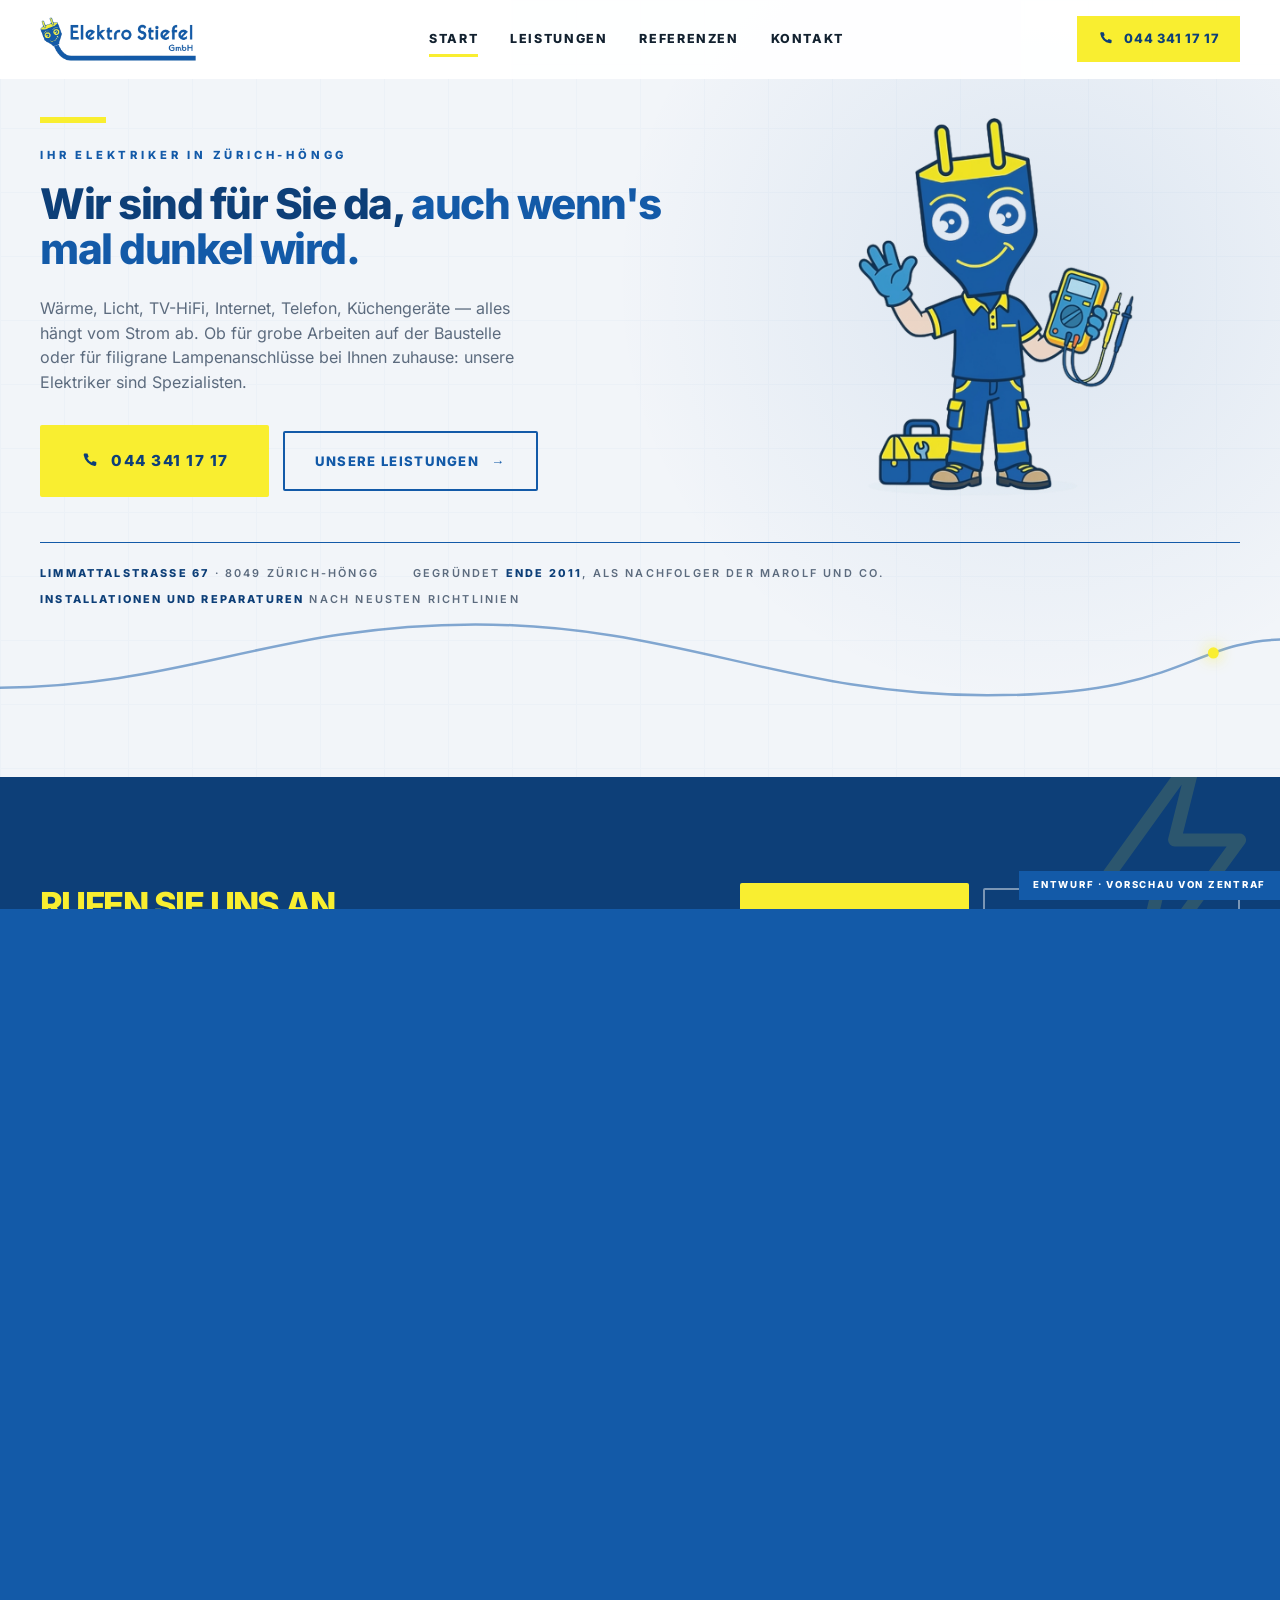
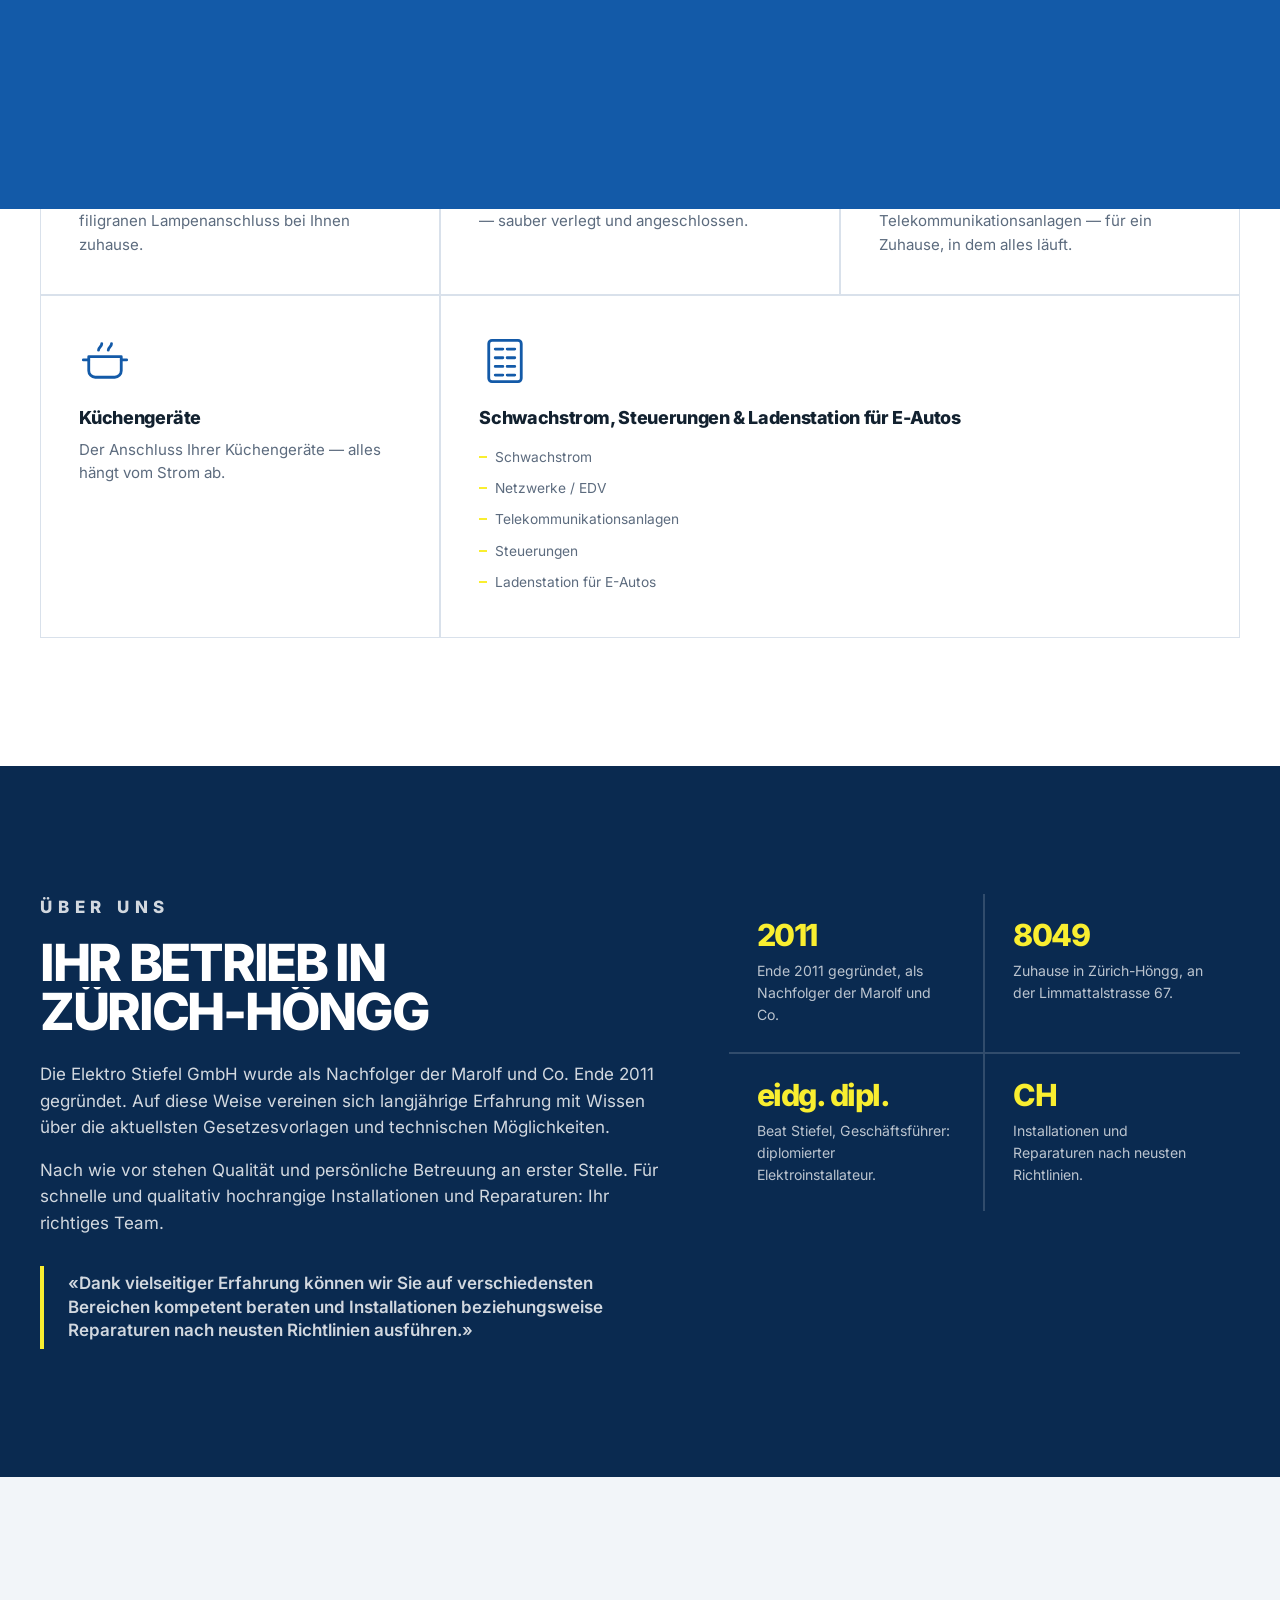
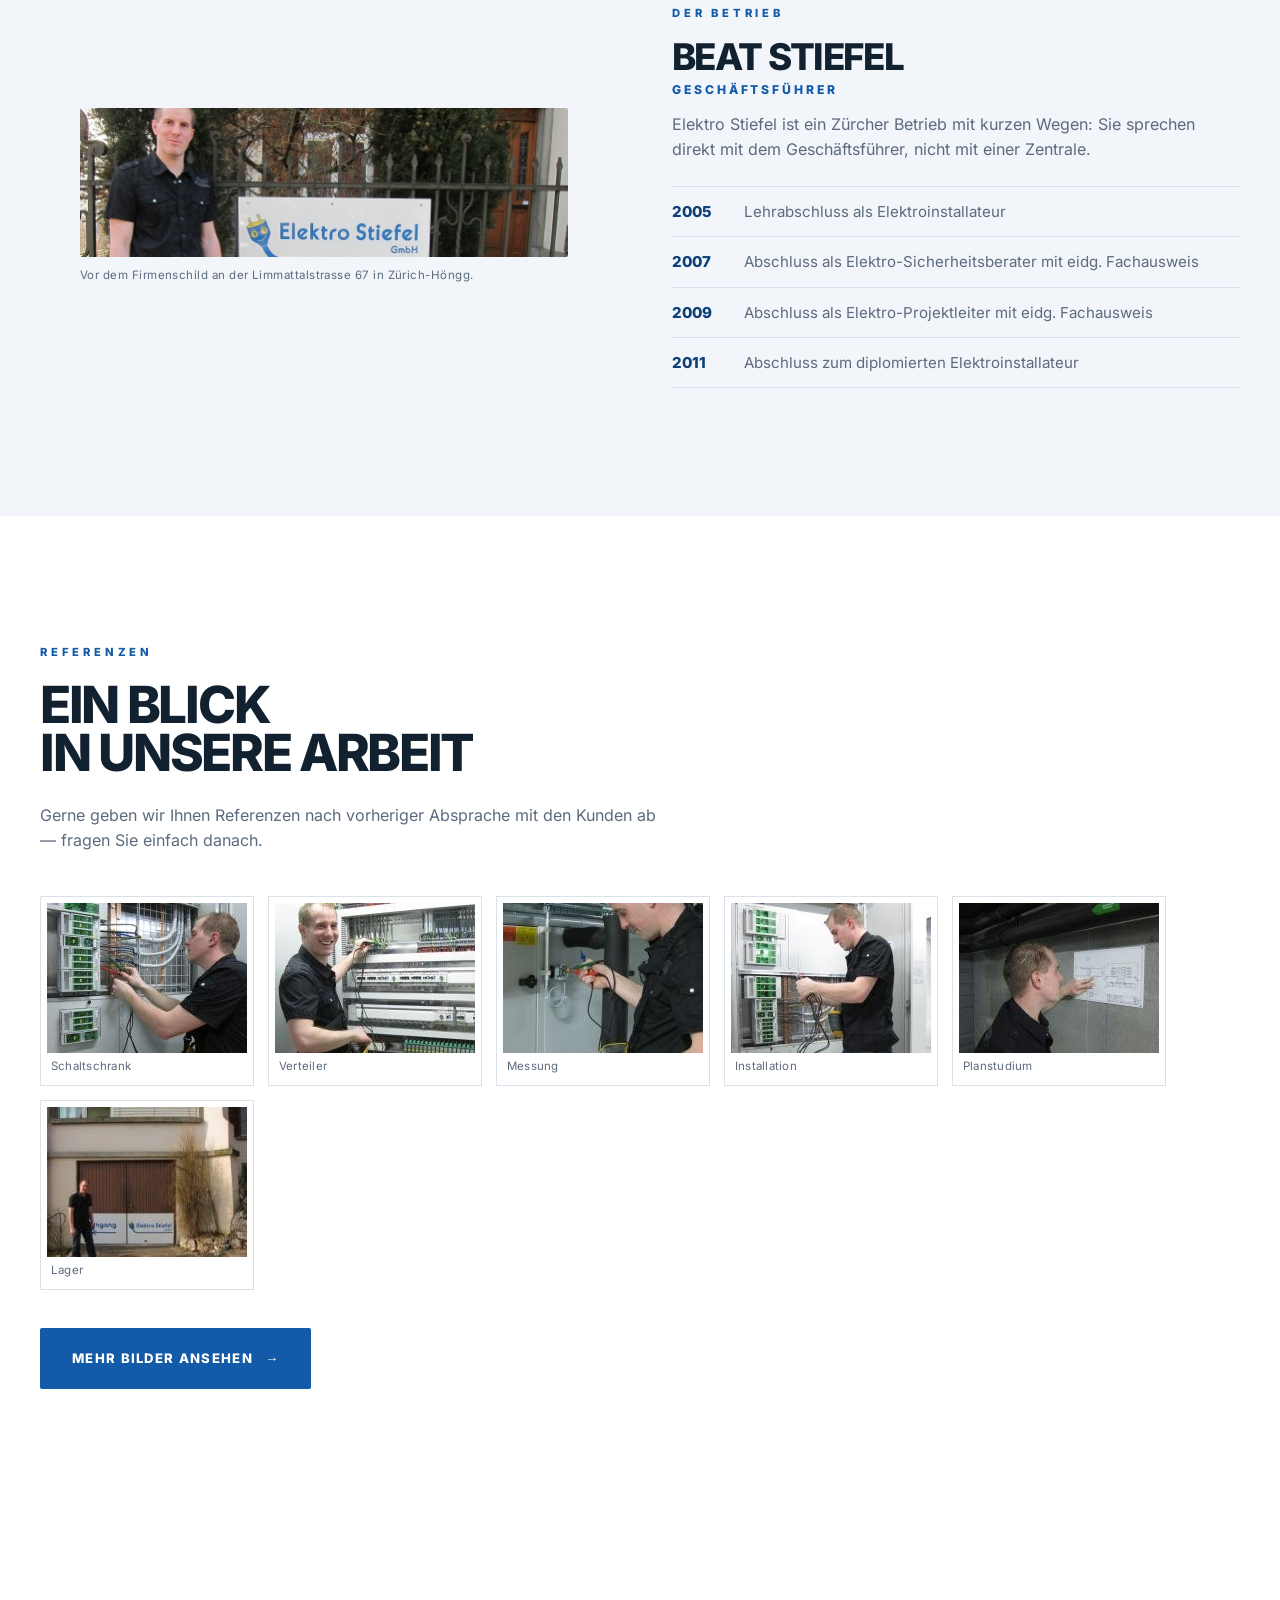
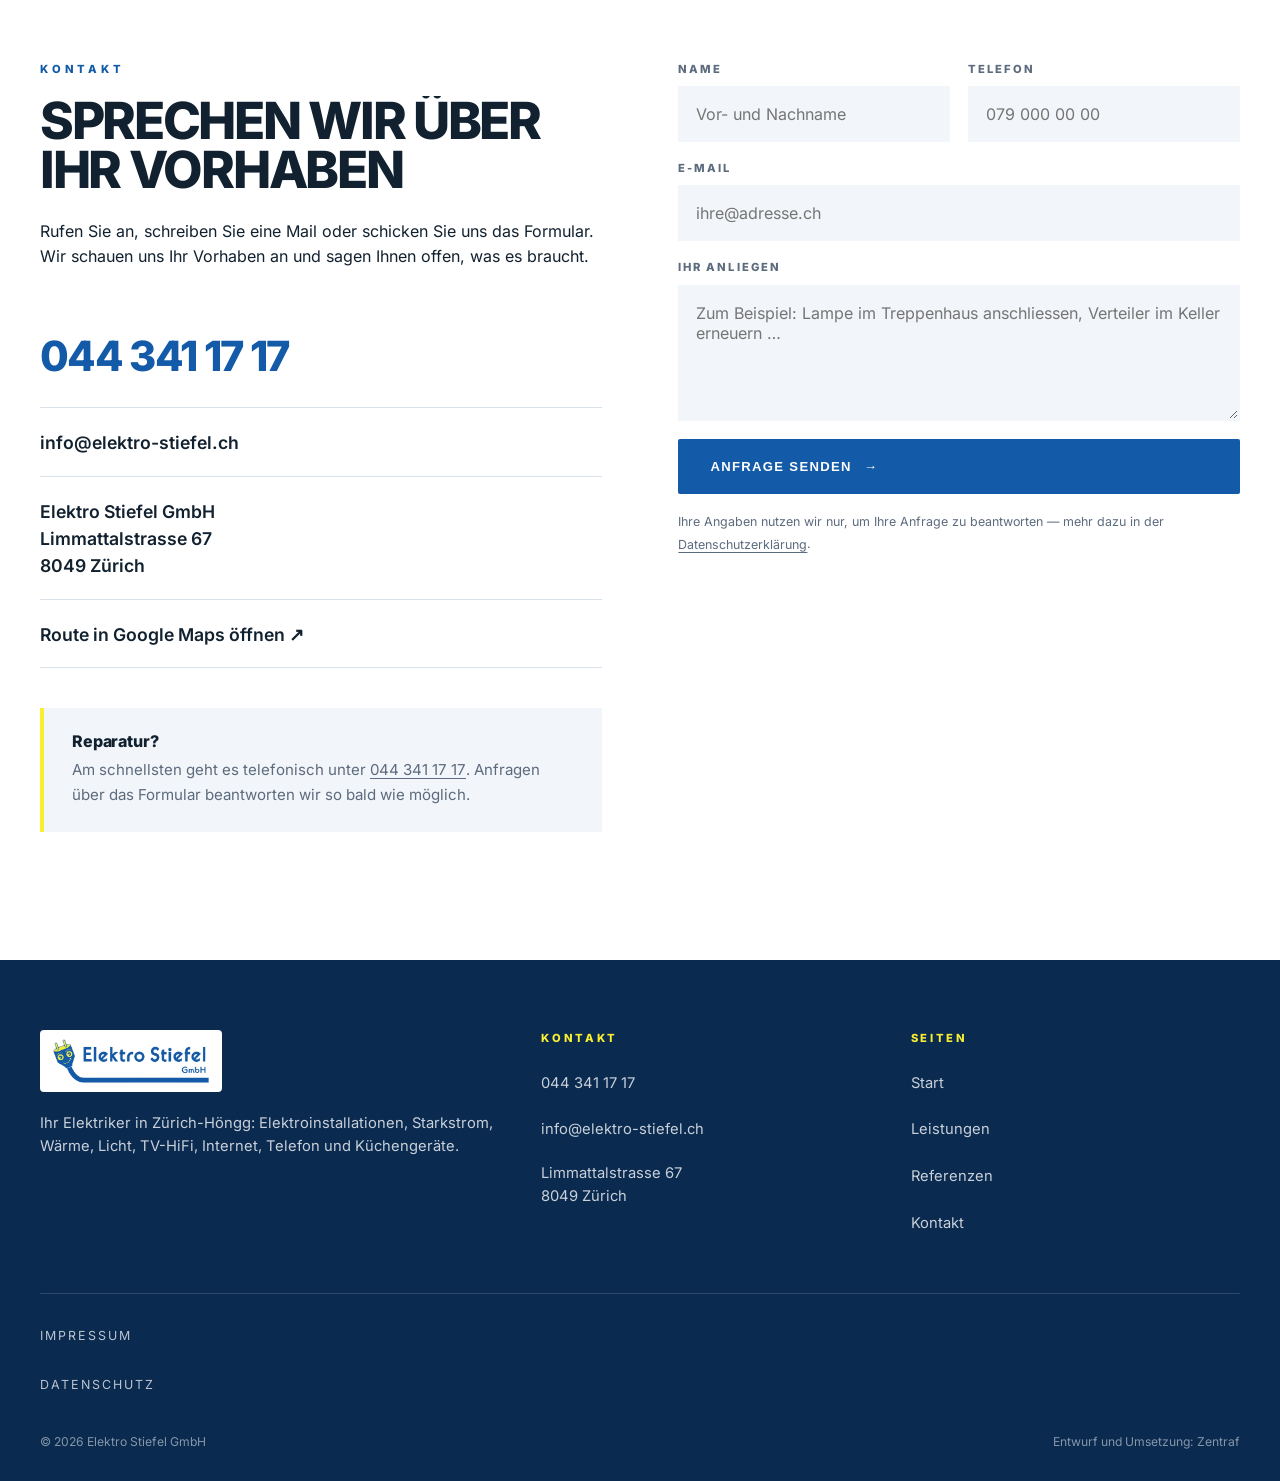
==== commit 06d6bc16: "R24-bis: espacio real antes de cada salto de linea en los titulares (el <br> no deja espacio al leer" ====
--- a/index.html
+++ b/index.html
@@ -342,7 +342,7 @@
 <section class="referencias">
   <div class="wrap">
     <p class="kicker" data-anim="up">Referenzen</p>
-    <h2 class="h2" data-lineas>Ein Blick<br>in unsere Arbeit</h2>
+    <h2 class="h2" data-lineas>Ein Blick <br>in unsere Arbeit</h2>
     <p class="referencias__nota" data-anim="up">Gerne geben wir Ihnen Referenzen nach vorheriger Absprache mit
       den Kunden ab — fragen Sie einfach danach.</p>
     <ul class="tira-fotos">
--- a/styles.css
+++ b/styles.css
@@ -409,6 +409,12 @@
 }
 
 /* ══ MÓVIL: que el hero quepa entero ════════════════════════════════ */
+/* En móvil la cabecera interior lleva el personaje muy bajado de opacidad: a
+   390 px el texto le cae encima y el amarillo de sus franjas molesta al leer. */
+@media (max-width:760px){
+  .hero-mini__media{opacity:.18; height:min(62%,330px); right:-14px}
+}
+
 @media (max-width:680px){
   .wrap{padding:0 24px}
   .hero{padding-top:100px}
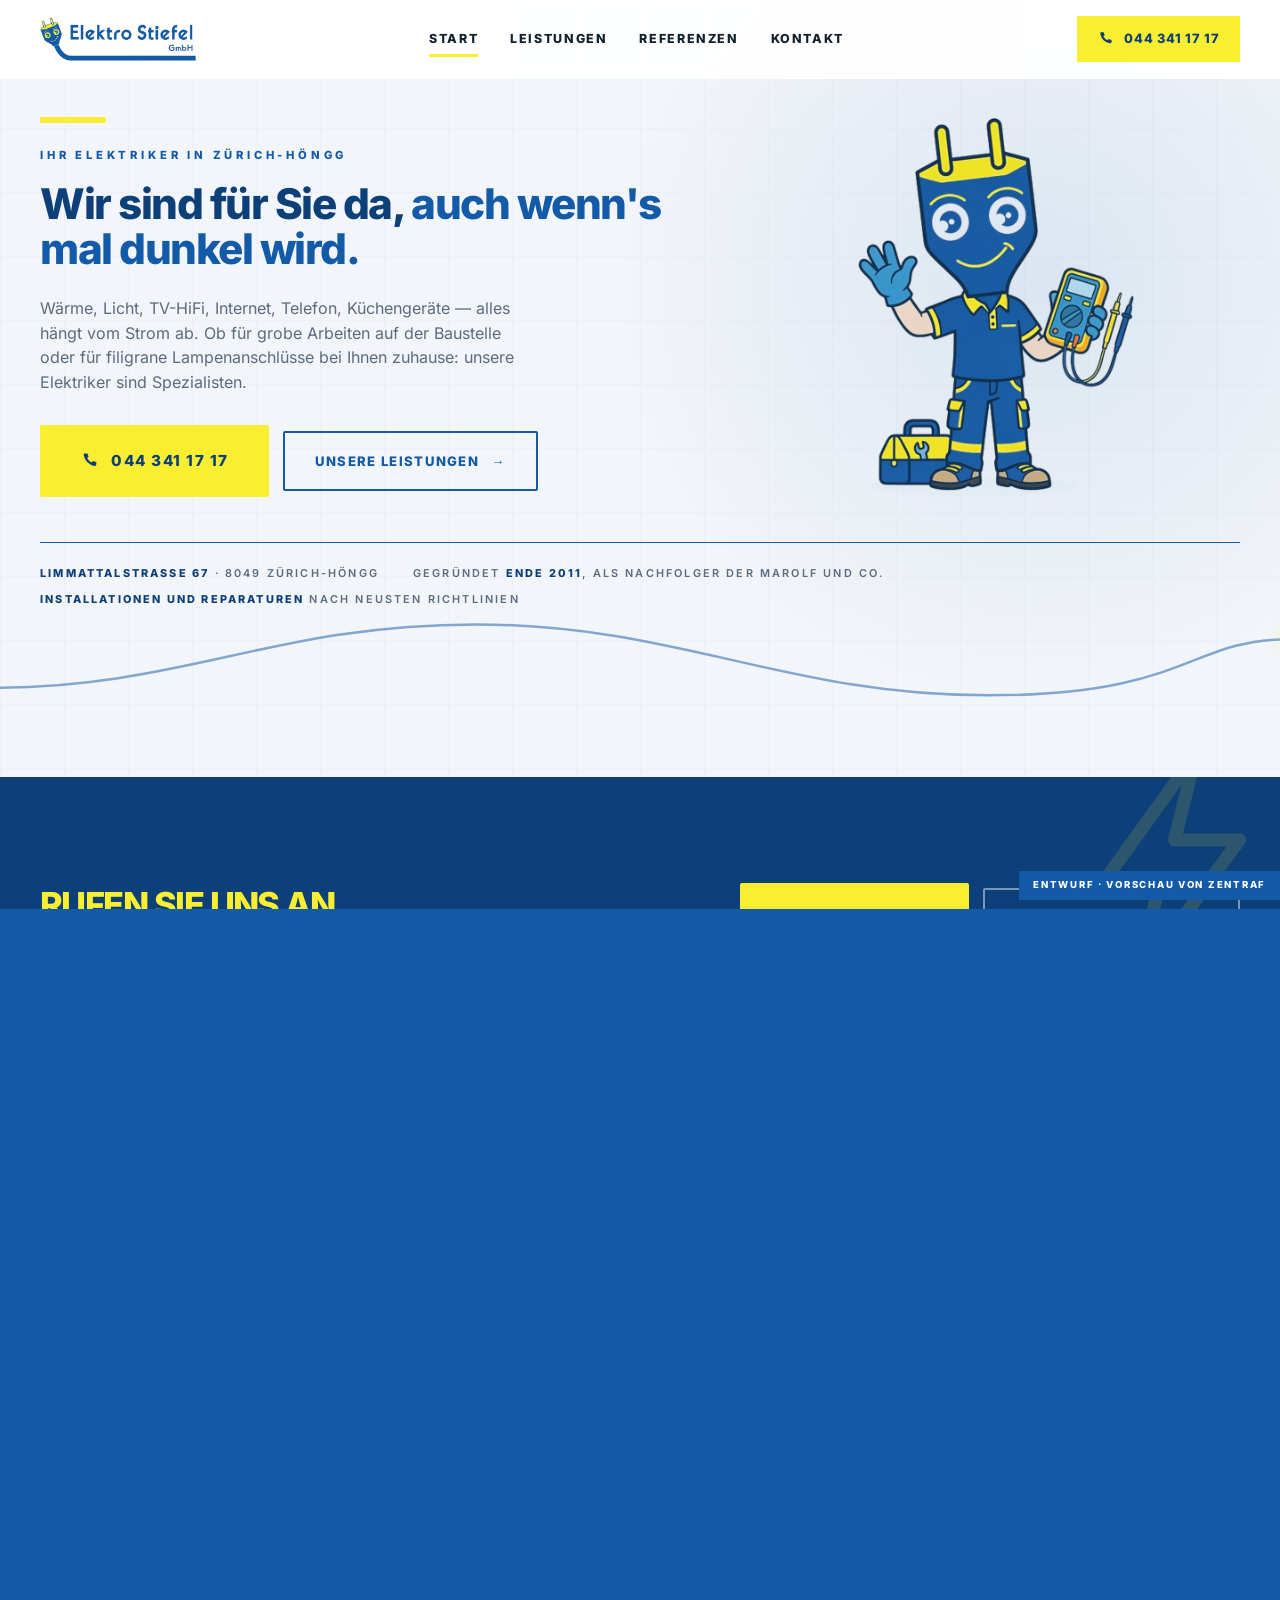
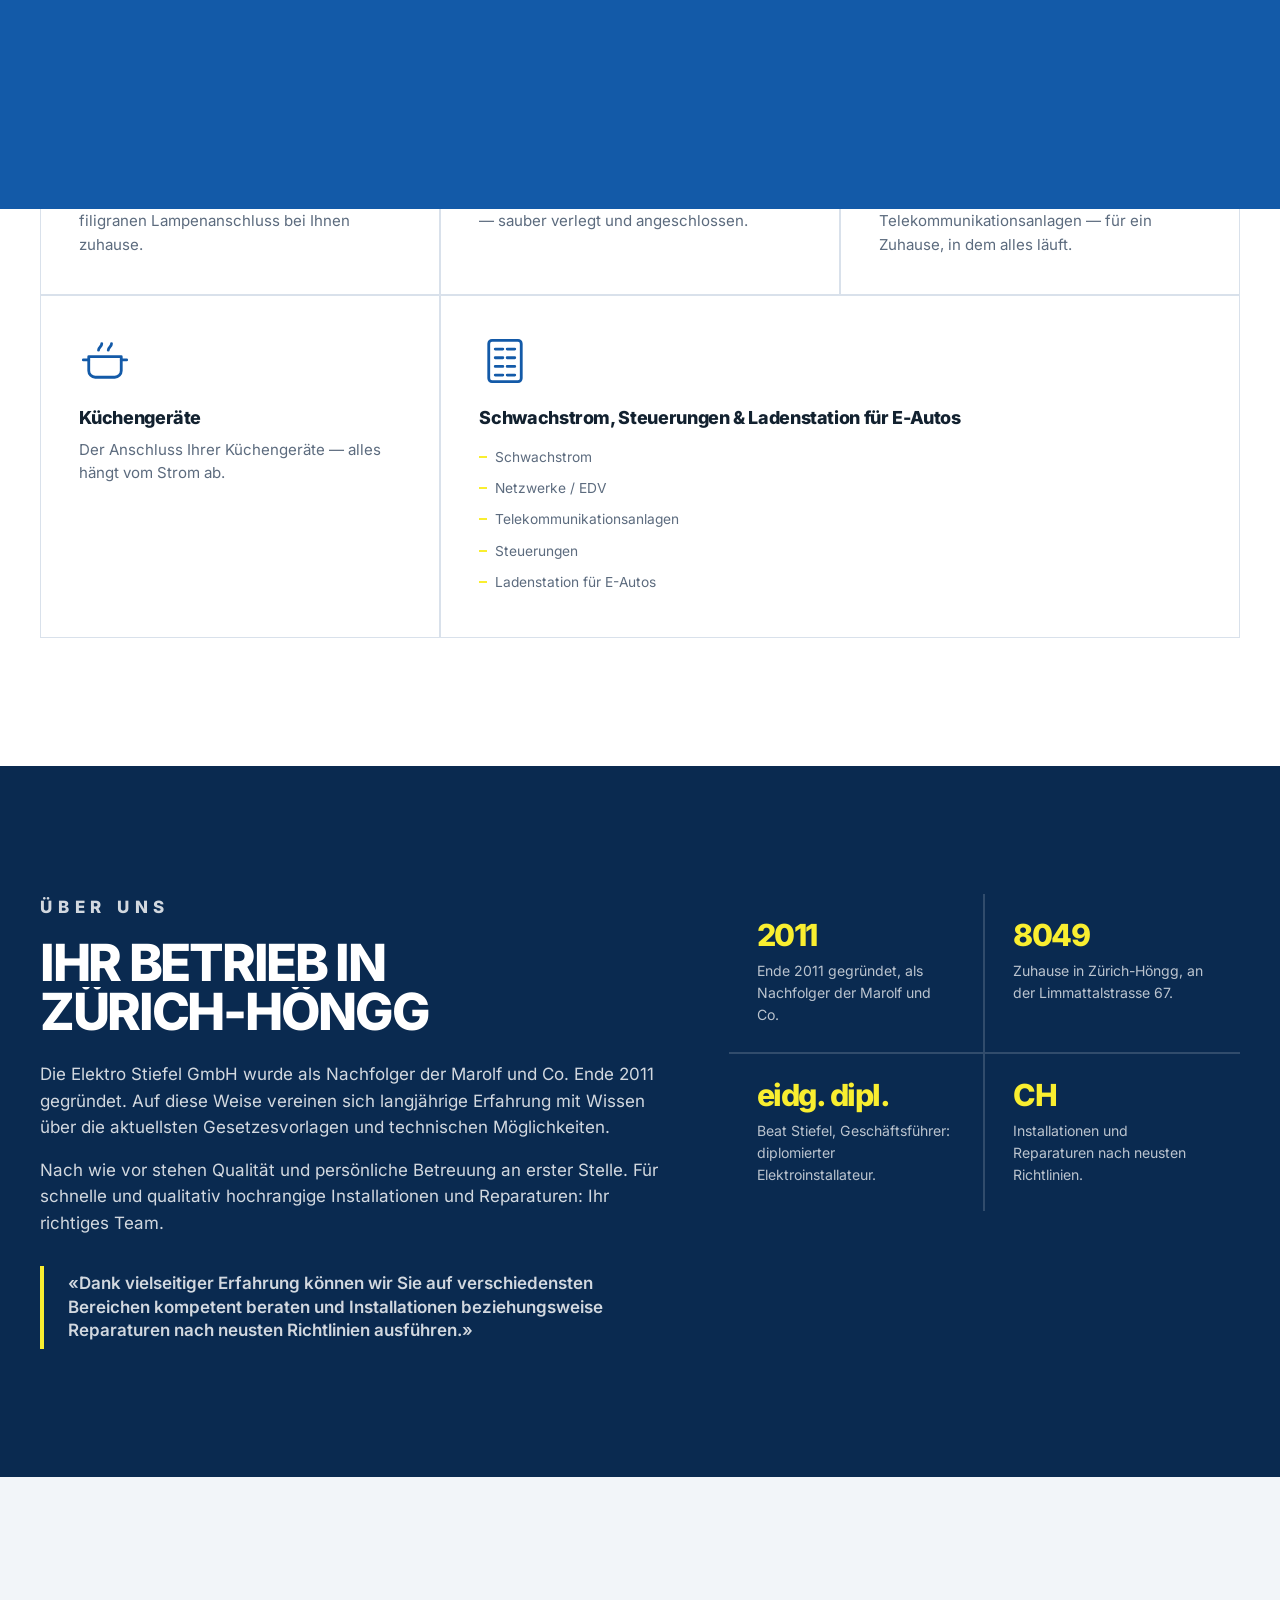
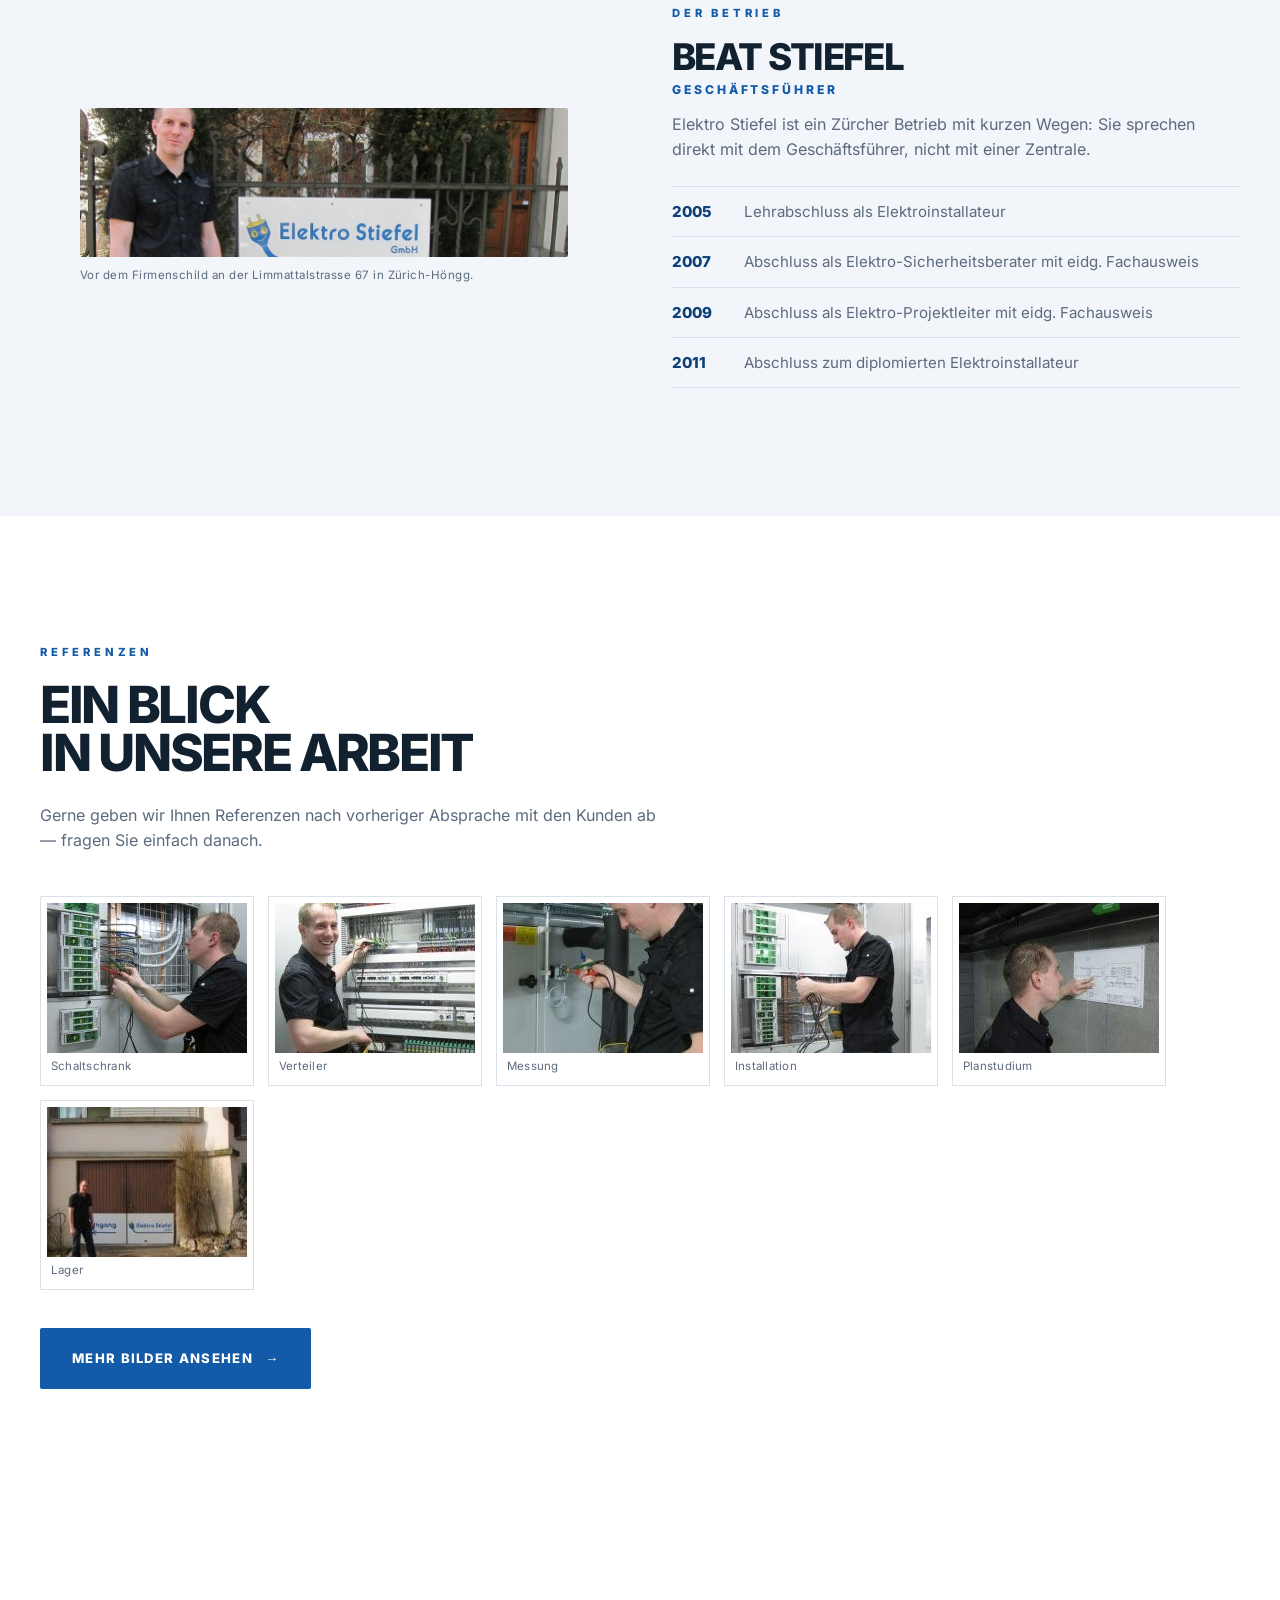
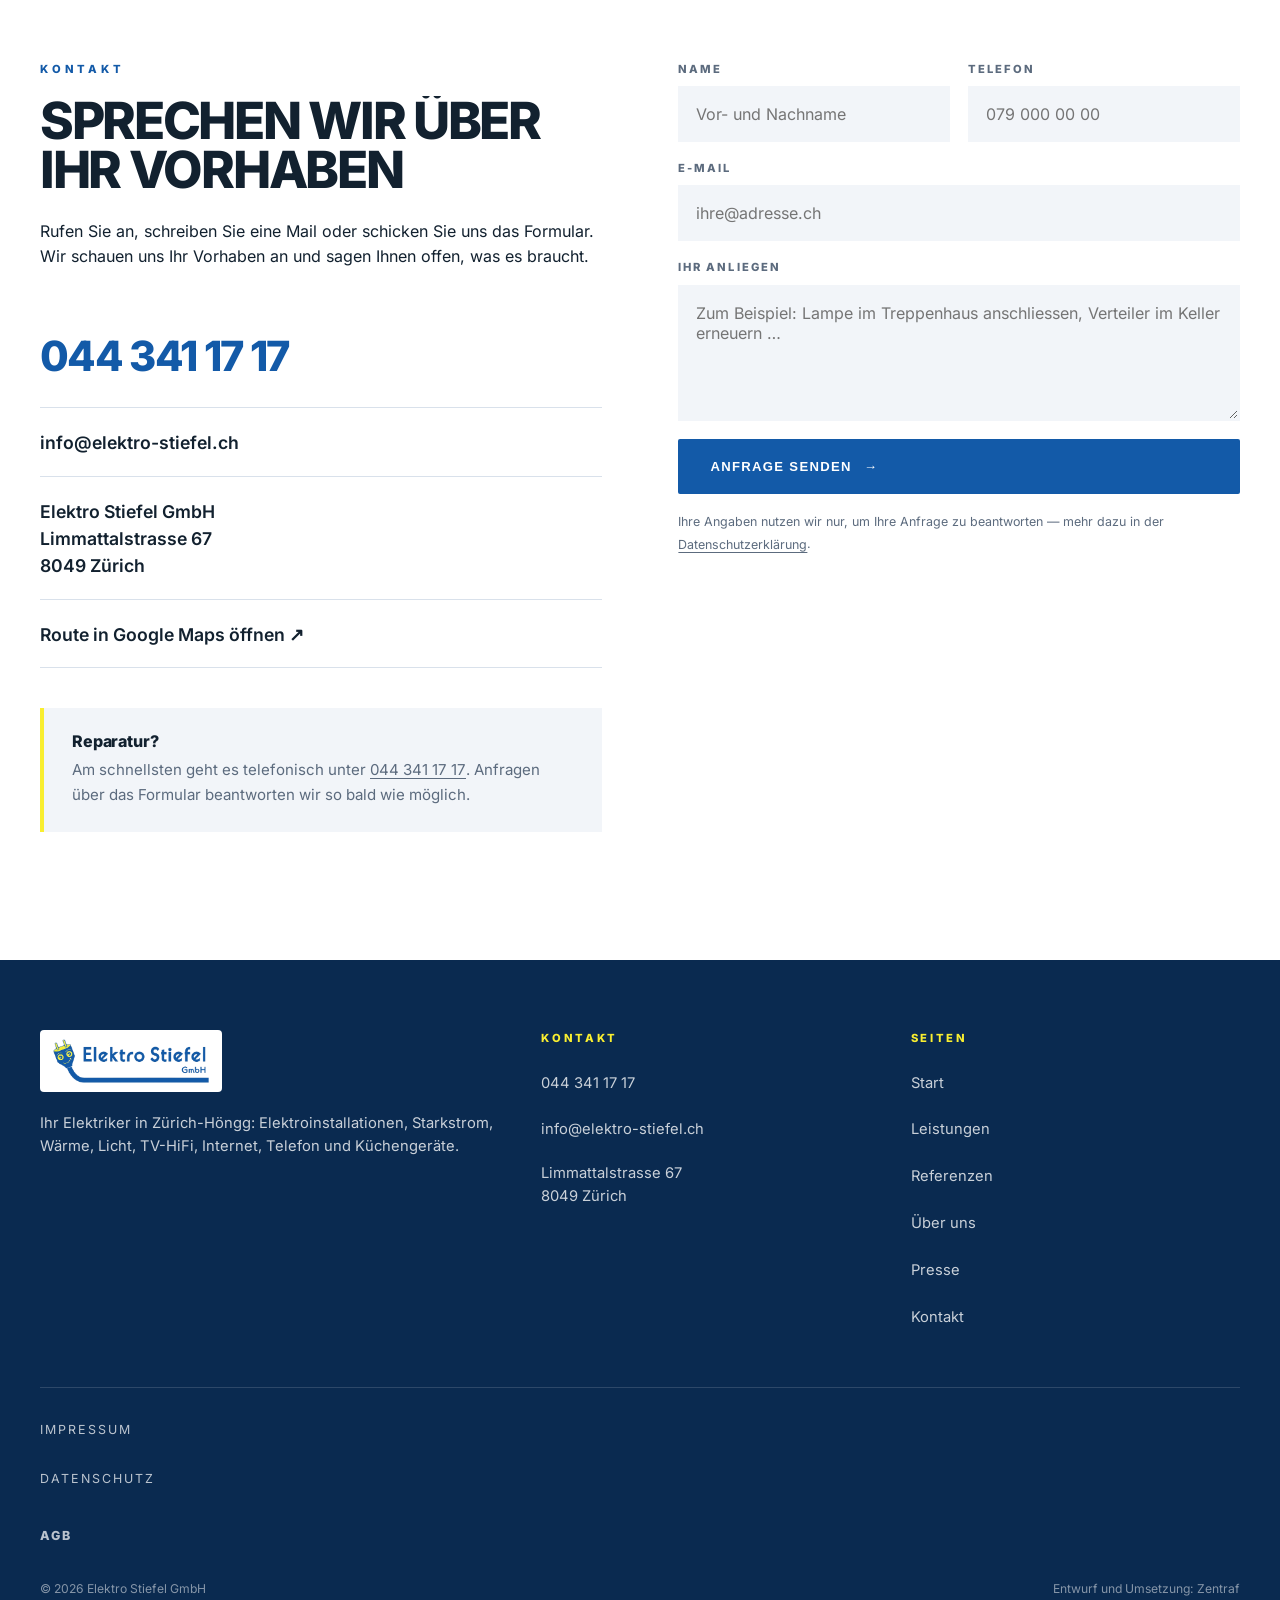
==== commit a21070de: "Die drei alten Seiten, die sonst verloren gegangen waeren: AGB, Ueber uns, Presse Die alte WordPress" ====
--- a/index.html
+++ b/index.html
@@ -425,6 +425,8 @@
           <a href="index.html">Start</a>
           <a href="leistungen.html">Leistungen</a>
           <a href="referenzen.html">Referenzen</a>
+          <a href="ueber-uns.html">Über uns</a>
+          <a href="presse.html">Presse</a>
           <a href="kontakt.html">Kontakt</a>
         </div>
       </div>
@@ -452,6 +454,9 @@
              Löschung verlangen: info@elektro-stiefel.ch.</p>
         </div>
       </details>
+      <div class="pie__legal-enlaces">
+        <a href="agb.html">AGB</a>
+      </div>
       <div class="pie__credito">
         <span>© <span id="anio">2026</span> Elektro Stiefel GmbH</span>
         <span>Entwurf und Umsetzung: Zentraf</span>
--- a/styles.css
+++ b/styles.css
@@ -427,3 +427,56 @@
   .carga__nota{display:none}
   .hero__datos{gap:8px 20px; font-size:.62rem}
 }
+
+/* ══════════════════════════════════════════════════════════════════
+   TEXTEITEN — AGB, Über uns, Presse (2026-09-30)
+   Inhalt der alten WordPress-Seiten, im neuen Erscheinungsbild.
+   Nur eigene Mittel: keine externen Bibliotheken, keine Animation,
+   die von selbst läuft.
+   ══════════════════════════════════════════════════════════════════ */
+.texto-largo { padding:0 0 clamp(70px,9vw,120px); background:var(--hueso) }
+.texto-largo .wrap { padding-top:clamp(60px,8vw,110px) }
+.prosa { max-width:82ch }
+.prosa p { color:var(--gris); font-size:1.02rem; line-height:1.75; margin:0 0 20px }
+.prosa p:last-child { margin-bottom:0 }
+.prosa strong { color:var(--tinta) }
+.prosa h2, .prosa h3 { color:var(--tinta); margin:46px 0 14px;
+  font-size:clamp(1.12rem,1.9vw,1.42rem); line-height:1.3 }
+.prosa h2:first-child, .prosa h3:first-child { margin-top:0 }
+.prosa a { display:inline-flex; align-items:center; min-height:26px;
+  text-decoration:underline; text-underline-offset:3px }
+.prosa ul { margin:0 0 20px; padding-left:22px; color:var(--gris); font-size:1.02rem; line-height:1.75 }
+.prosa li { margin-bottom:8px }
+
+/* Die 9 AGB-Klauseln: jede mit Trennlinie, damit man sie einzeln findet */
+.clausulas h2 { padding-top:26px; border-top:1px solid var(--linea) }
+.clausulas h2:first-of-type { border-top:0; padding-top:0 }
+.clausulas__nota { margin:0 0 34px; padding:20px 24px; background:#fff;
+  border-left:4px solid var(--azul); max-width:82ch }
+.clausulas__nota p { margin:0; color:var(--gris); font-size:.94rem }
+
+/* Presse */
+.prensa-tarjeta { background:#fff; border-left:4px solid var(--azul);
+  padding:clamp(24px,3vw,38px); max-width:82ch }
+.prensa-tarjeta + .prensa-tarjeta { margin-top:26px }
+.prensa-tarjeta h2, .prensa-tarjeta h3 { margin:0 0 8px; font-size:clamp(1.25rem,2.2vw,1.7rem); line-height:1.2;
+  color:var(--tinta) }
+.prensa__fuente { margin:0 0 16px; font-size:.7rem; letter-spacing:.14em; text-transform:uppercase;
+  color:var(--azul); font-weight:700 }
+.prensa-tarjeta p { color:var(--gris); font-size:1rem; line-height:1.75; margin:0 0 18px }
+.prensa-tarjeta p:last-child { margin-bottom:0 }
+.prensa-tarjeta a { display:inline-flex; align-items:center; min-height:26px;
+  text-decoration:underline; text-underline-offset:3px }
+
+/* Fusszeile: die Rechtsseiten als eigene Zeile */
+.pie__legal-enlaces { display:flex; flex-wrap:wrap; gap:6px 28px; margin-top:20px }
+.pie__legal-enlaces a { display:inline-flex; align-items:center; justify-content:center;
+  min-height:34px; min-width:52px; padding:3px 10px; margin-left:-10px;
+  font-size:.78rem; font-weight:700; letter-spacing:.16em; text-transform:uppercase;
+  color:rgba(255,255,255,.72) }
+.pie__legal-enlaces a:hover { color:var(--amarillo) }
+
+@media (max-width:820px){
+  .prensa-tarjeta { padding:22px 20px }
+  .clausulas__nota { padding:18px 20px }
+}
